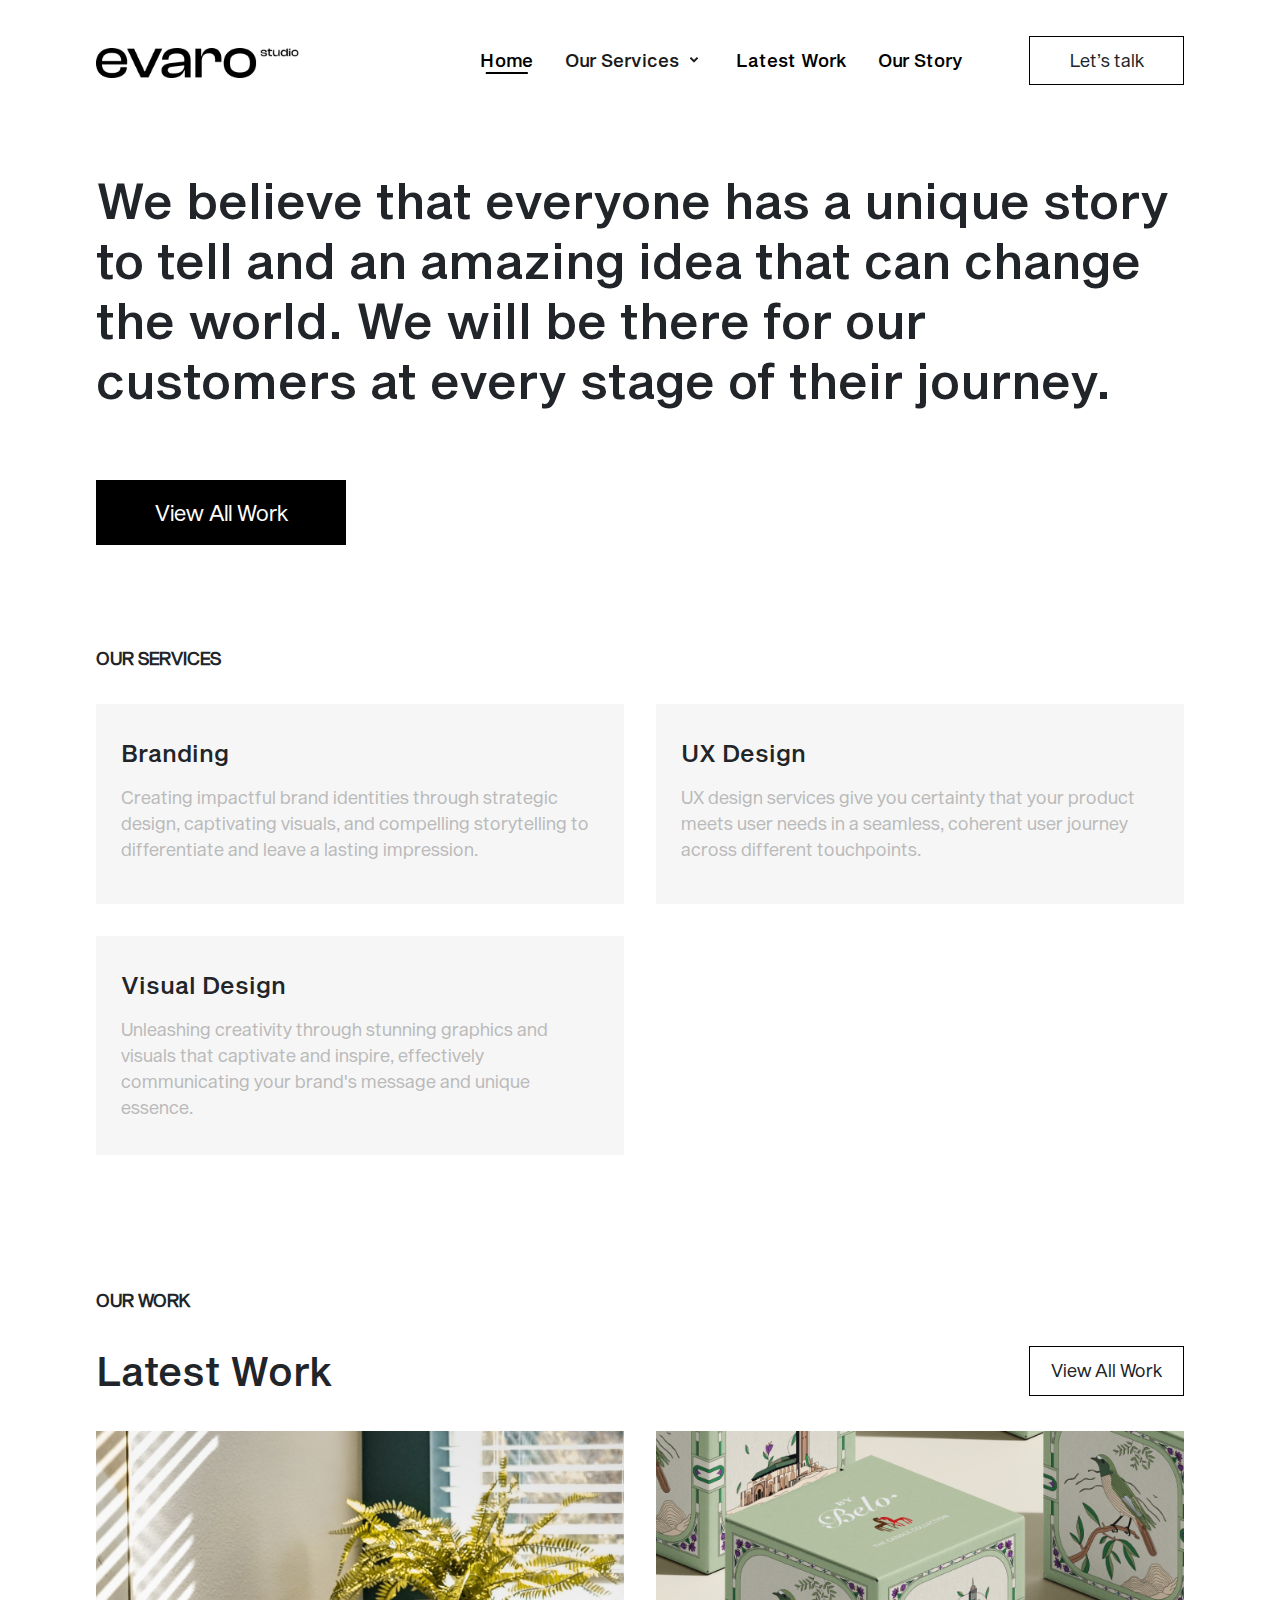
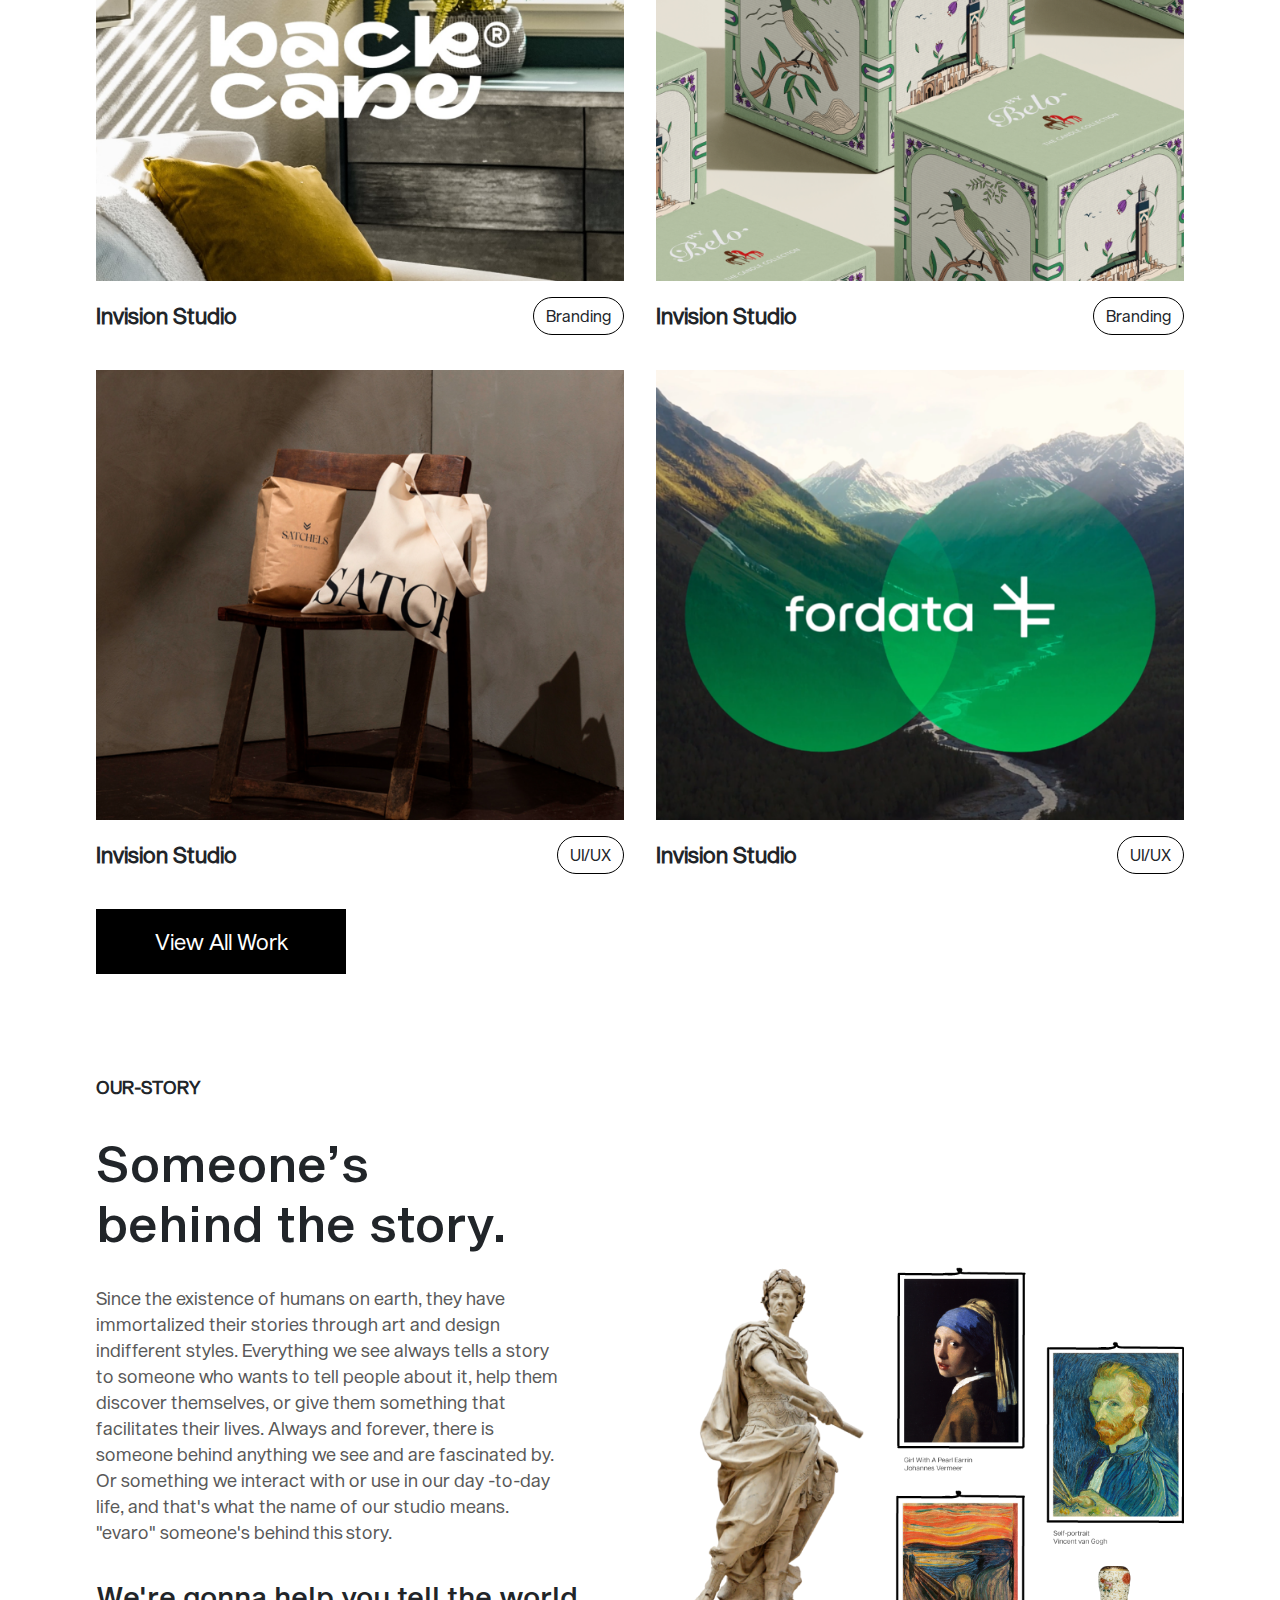
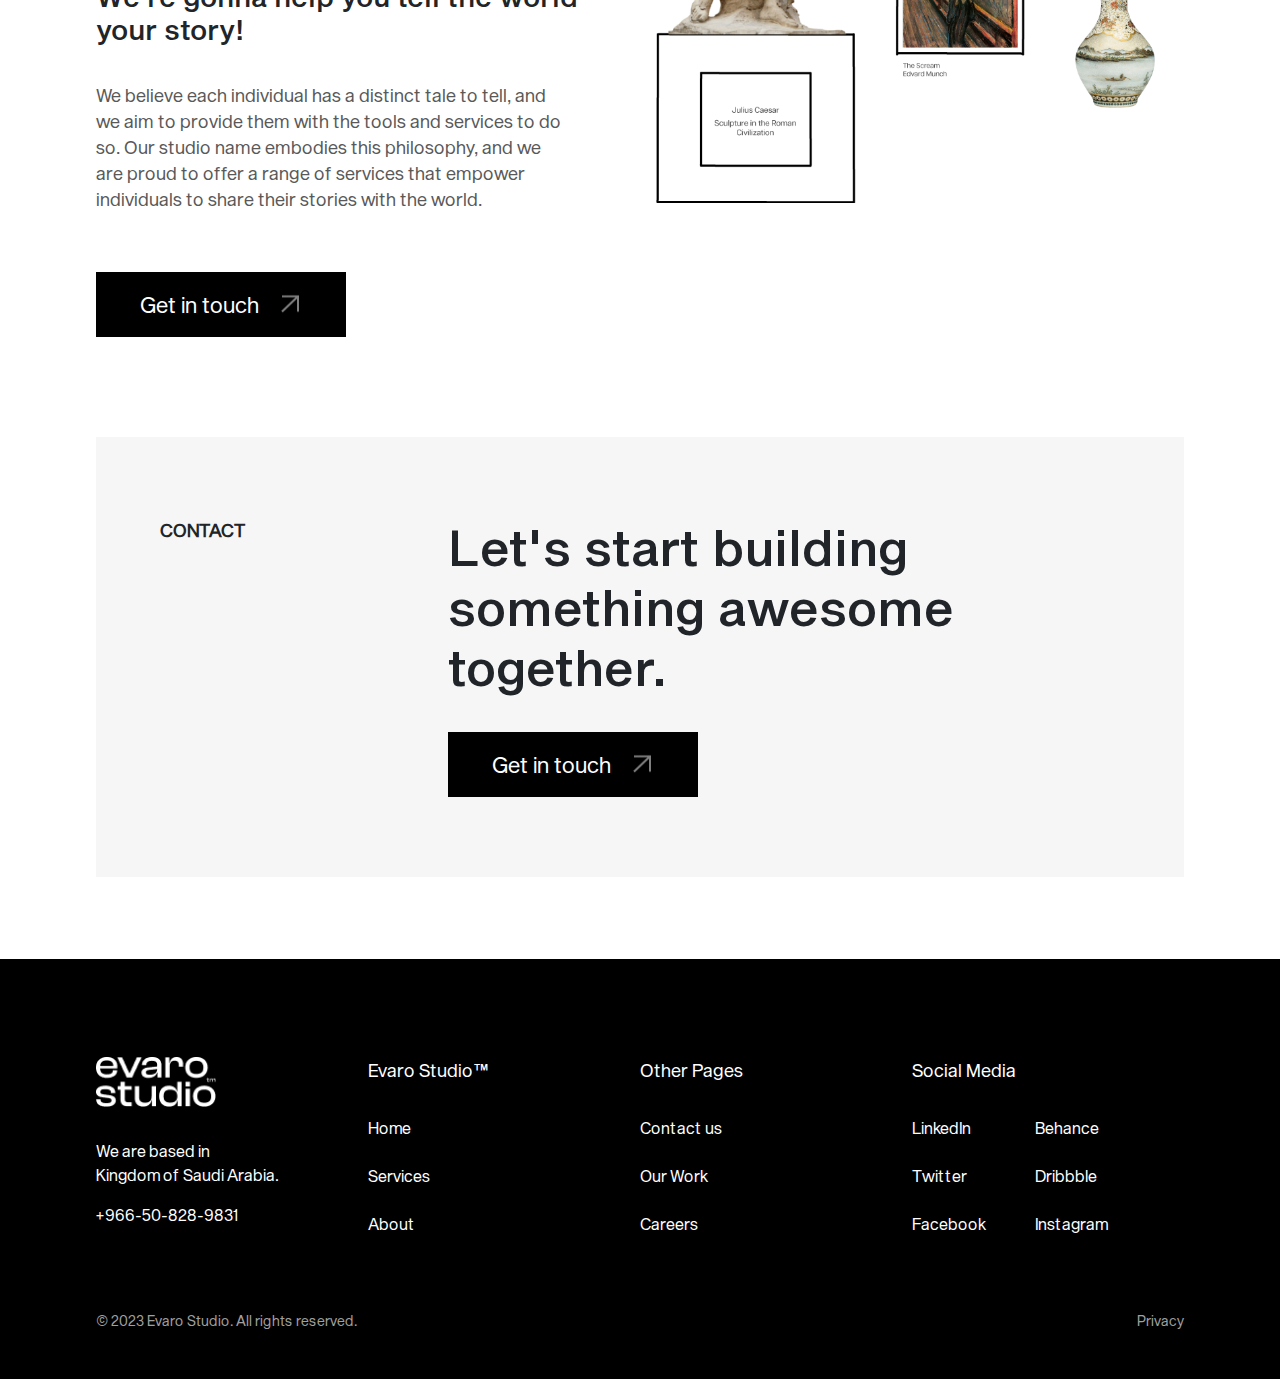
==== index.html @ bf0ecfed "Done" ====
<!DOCTYPE html>
<html lang="en">

<head>
  <meta charset="UTF-8">
  <meta http-equiv="X-UA-Compatible" content="IE=edge">
  <meta name="viewport" content="width=device-width, initial-scale=1.0">
  <title>Evaro</title>
  <link rel="icon" type="image/x-icon" href="./images/favicon/Favicon.png">

  <!-- fontawsome -->
  <link rel="stylesheet" href="https://cdnjs.cloudflare.com/ajax/libs/font-awesome/6.3.0/css/all.min.css"
    integrity="sha512-SzlrxWUlpfuzQ+pcUCosxcglQRNAq/DZjVsC0lE40xsADsfeQoEypE+enwcOiGjk/bSuGGKHEyjSoQ1zVisanQ=="
    crossorigin="anonymous" referrerpolicy="no-referrer" />

  <!-- bootstrap -->
  <link rel="stylesheet" href="./libs/bootstrap/bootstrap.min.css">
  <!-- end -->

  <!-- custom -->
  <link rel="stylesheet" href="./css/style.css">
  <link rel="stylesheet" href="./css/customSpace.css">
  <link rel="stylesheet" href="./css/font.css">
  <link rel="stylesheet" href="./css/media.css">
  <!-- end -->

</head>

<body>
  <main>
    <!-- header -->
    <header>
      <div class="container h-100" data-aos="fade-down">
        <nav class="navbar navbar-expand-lg h-100">
          <div class="container-fluid p-0">
            <a class="navbar-brand p-0" href="./index.html">
              <img src="./images/evaro_studio.png" alt="evaro_studio" class="black object-contain">
              <img src="./images/Group.png" alt="evaro_studio" class="white object-contain">
            </a>
            <button class="navbar-toggler" type="button" data-bs-toggle="collapse" data-bs-target="#navbarScroll"
              aria-controls="navbarScroll" aria-expanded="false" aria-label="Toggle navigation">
              <span class="navbar-toggler-icon"></span>
              <span class="fa-solid fa-xmark"></span>
            </button>
            <div class=" collapse navbar-collapse justify-content-end" id="navbarScroll">
              <ul class="navbar-nav me-auto my-2 my-lg-0 navbar-nav-scroll" style="--bs-scroll-height: 100px;">
                <li class="nav-item font-20 position-relative">
                  <a class="text-decoration-none active" href="">
                    Home
                  </a>
                </li>
                <li class="nav-item font-20 position-relative btn-block">
                  <a class="text-decoration-none" href="">
                    Work
                  </a>
                </li>
                <li class="nav-item dropdown">
                  <a class="nav-link dropdown-toggle p-0 font-20 black-text d-flex align-items-center" href="#"
                    role="button" data-bs-toggle="dropdown" aria-expanded="false">
                    Our Services
                  </a>
                  <ul class="dropdown-menu">
                    <li><a class="dropdown-item" href="#">Branding</a></li>
                    <li><a class="dropdown-item" href="#">UX Design</a></li>
                    <li><a class="dropdown-item" href="#">Packaging Design</a></li>
                  </ul>
                </li>
                <li class="nav-item font-20 position-relative display-none">
                  <a class="text-decoration-none" href="">
                    Latest Work
                  </a>
                </li>

                <li class="nav-item font-20 position-relative display-none">
                  <a class="text-decoration-none" href="">
                    Our Story
                  </a>
                </li>

                <li class="nav-item font-20 position-relative btn-block">
                  <a class="text-decoration-none" href="">
                    Contact us
                  </a>
                </li>
                <li class="py-56 btn-block">
                  <p class="font-16 text-white">
                    We are based in
                    Kingdom of Saudi Arabia.
                  </p>
                  <p class="font-16 text-white">+966-50-828-9831</p>
                </li>

                <li class="text-white font-16 mb-24 btn-block">
                  <a href="" class="text-decoration-none text-white">LinkedIn</a>
                  <a href="" class="text-decoration-none text-white">Behance</a>
                </li>
                <li class="text-white font-16 mb-24 btn-block">
                  <a href="" class="text-decoration-none text-white">Twitter</a>
                  <a href="" class="text-decoration-none text-white">Dribbble</a>
                </li>
                <li class="text-white font-16 mb-24 btn-block">
                  <a href="" class="text-decoration-none text-white">Facebook</a>
                  <a href="" class="text-decoration-none text-white">Instagram</a>
                </li>
              </ul>
              <a class="text-decoration-none" href="">
                <button class="btn btn-lets font-20">
                  Let’s talk
                </button>
              </a>
            </div>
          </div>
        </nav>
      </div>
    </header>
    <!-- end header -->

    <!-- hero section -->
    <section class="hero-section py-60">
      <div class="container">
        <h1 class="line-height-80">We believe that everyone has a unique story to tell and an amazing idea that can
          change the world. We will
          be there for our customers at every stage of their journey.</h1>
        <a href="" class="btn-view-black font-24 text-decoration-none text-white">
          View All Work
        </a>
      </div>
    </section>
    <!-- end hero section -->

    <!-- Our Services -->
    <section class="our-services py-60">
      <div class="container">
        <p class="font-18 fw-600 text-uppercase sub-title">Our Services</p>
        <div class="d-flex flex-wrap justify-content-between">
          <div class="card-service position-relative">
            <h3 class="font-28">Branding</h3>
            <p class="font-20 mb-0 line-height-26">
              Creating impactful brand identities through strategic design, captivating visuals, and compelling
              storytelling to differentiate and leave a lasting impression.
            </p>
            <a href="" class="arrow">
              <img src="./images/Vector.png" alt="vector">
            </a>
          </div>
          <div class="card-service position-relative">
            <h3 class="font-28">UX Design</h3>
            <p class="font-20 mb-0 line-height-26">
              UX design services give you certainty that your product meets user needs in a seamless, coherent user
              journey across different touchpoints.
            </p>
            <a href="" class="arrow">
              <img src="./images/Vector.png" alt="vector">
            </a>
          </div>
          <div class="card-service position-relative">
            <h3 class="font-28">Visual Design</h3>
            <p class="font-20 mb-0 line-height-26">
              Unleashing creativity through stunning graphics and visuals that captivate and inspire, effectively
              communicating your brand's message and unique essence.
            </p>
            <a href="" class="arrow">
              <img src="./images/Vector.png" alt="vector">
            </a>
          </div>
        </div>
      </div>
    </section>
    <!-- end Our Services -->

    <!-- Latest Work -->
    <section class="last-work py-60">
      <div class="container">
        <p class="font-18 fw-600 text-uppercase sub-title">Our work</p>
        <div class="d-flex justify-content-between align-items-center mb-48 display-none">
          <h2 class="font-48 mb-0">Latest Work</h2>
          <a href="" class="btn font-20 text-decoration-none btn-view-white">
            View All Work
          </a>
        </div>
        <div class="d-flex justify-content-between flex-wrap">
          <div class="card-image mb-48">
            <div class="container-img">
              <img src="./images/Image Wrapper.png" alt="Image Wrapper" class="object-cover">
            </div>
            <div class="d-flex justify-content-between align-items-center flex-wrap mt-16">
              <p class="font-24 mb-0">Invision Studio</p>
              <span class="font-16 tag">Branding</span>
            </div>
          </div>
          <div class="card-image mb-48">
            <div class="container-img">
              <img src="./images/Image Wrapper (6).png" alt="Image Wrapper" class="object-cover">
            </div>
            <div class="d-flex justify-content-between align-items-center flex-wrap mt-16">
              <p class="font-24 mb-0">Invision Studio</p>
              <span class="font-16 tag">Branding</span>
            </div>
          </div>
          <div class="card-image mb-48">
            <div class="container-img">
              <img src="./images/Image Wrapper (1).png" alt="Image Wrapper" class="object-cover">
            </div>
            <div class="d-flex justify-content-between align-items-center flex-wrap mt-16">
              <p class="font-24 mb-0">Invision Studio</p>
              <span class="font-16 tag">UI/UX</span>
            </div>
          </div>
          <div class="card-image mb-48">
            <div class="container-img">
              <img src="./images/Image Wrapper (2).png" alt="Image Wrapper" class="object-cover">
            </div>
            <div class="d-flex justify-content-between align-items-center flex-wrap mt-16">
              <p class="font-24 mb-0">Invision Studio</p>
              <span class="font-16 tag">UI/UX</span>
            </div>
          </div>
          <a href="" class="btn-view-black font-24 text-decoration-none text-white btn-block">
            View All Work
          </a>
        </div>
      </div>
    </section>
    <!-- end Latest Work -->

    <!-- Our Story -->
    <section class="our-story py-60">
      <div class="container">
        <p class="font-18 fw-600 text-uppercase sub-title">our-story</p>
        <div class="d-flex justify-content-between flex-wrap">
          <div class="inner-box">
            <h3 class="font-76 mb-60">Someone’s <br> behind the story.</h3>
            <p class="font-20 gray-text mb-0 line-height-26">
              Since the existence of humans on earth, they have immortalized their stories through art and design
              indifferent styles. Everything we see always tells a story to someone who wants to tell people about it,
              help them discover themselves, or give them something that facilitates their lives. Always and forever,
              there is someone behind anything we see and are fascinated by. Or something we interact with or use in our
              day -to-day life, and that's what the name of our studio means. "evaro" someone's behind this story.

            </p>
            <h3 class="font-32"> We're gonna help you tell the world your story!</h3>
            <p class="font-20 gray-text mb-0 line-height-26"> We believe each individual has a distinct tale to tell,
              and we
              aim to provide them with the tools and services to do so. Our studio name embodies this philosophy, and we
              are proud to offer a range of services that empower individuals to share their stories with the world.
            </p>
            <a href="" class="btn-view-black font-24 text-decoration-none text-white
            mt-60 d-flex justify-content-evenly align-items-center display-none">
              <span>Get in touch</span>
              <img src="./images/icon.png" alt="vector" class="vector">
            </a>
          </div>
          <div class="inner-box">
            <img src="./images/Rectangle 4.png" alt="Rectangle" class="object-contain image-large">
            <img src="./images/Rectangle 41.png" alt="Rectangle" class="object-contain image-small">
          </div>
        </div>
      </div>
    </section>
    <!-- end Our Story -->

    <!-- contact -->
    <section class="contact py-60 mb-60">
      <div class="container">
        <p class="font-18 text-uppercase">Contact</p>
        <div class="contact-content">
          <h2 class="font-76 mb-48 line-height-80">Let's start building something awesome together.</h2>
          <a href="" class="btn-view-black font-24 text-decoration-none text-white
            d-flex justify-content-evenly align-items-center">
            <span>Get in touch</span>
            <img src="./images/icon.png" alt="vector" class="vector">
          </a>
        </div>
      </div>
    </section>
    <!-- end contact -->

    <!-- footer -->
    <footer class="footer bg-black py-48">
      <div class="container">
        <div class="py-60 d-flex flex-wrap justify-content-between">
          <div class="footer-card">
            <div class="logo mb-32">
              <img src="./images/Logo.png" alt="logo" class="object-contain">
            </div>
            <p class="font-16 text-white">
              We are based in <br>
              Kingdom of Saudi Arabia.
            </p>
            <p class="font-16 text-white">+966-50-828-9831</p>
          </div>
          <div class="footer-card display-none">
            <ul class="list-unstyled">
              <li class="text-white font-20 mb-32">Evaro Studio™</li>
              <li class="text-white font-16 mb-24">
                <a href="" class="text-decoration-none text-white">Home</a>
              </li>
              <li class="text-white font-16 mb-24">
                <a href="" class="text-decoration-none text-white">Services</a>
              </li>
              <li class="text-white font-16 mb-24">
                <a href="" class="text-decoration-none text-white">About</a>
              </li>
            </ul>
          </div>
          <div class="footer-card display-none">
            <ul class="list-unstyled">
              <li class="text-white font-20 mb-32">Other Pages</li>
              <li class="text-white font-16 mb-24">
                <a href="" class="text-decoration-none text-white">Contact us</a>
              </li>
              <li class="text-white font-16 mb-24">
                <a href="" class="text-decoration-none text-white">Our Work</a>
              </li>
              <li class="text-white font-16 mb-24">
                <a href="" class="text-decoration-none text-white">Careers</a>
              </li>
            </ul>
          </div>
          <div class="footer-card">
            <ul class="list-unstyled social-media">
              <li class="text-white font-20 mb-32">Social Media</li>
              <li class="text-white font-16 mb-24">
                <a href="" class="text-decoration-none text-white">LinkedIn</a>
                <a href="" class="text-decoration-none text-white">Behance</a>
              </li>
              <li class="text-white font-16 mb-24">
                <a href="" class="text-decoration-none text-white">Twitter</a>
                <a href="" class="text-decoration-none text-white">Dribbble</a>
              </li>
              <li class="text-white font-16 mb-24">
                <a href="" class="text-decoration-none text-white">Facebook</a>
                <a href="" class="text-decoration-none text-white">Instagram</a>
              </li>
            </ul>
          </div>
        </div>
        <div class="d-flex justify-content-between align-items-center flex-wrap">
          <p class="mb-0 font-14 gray-text-light">© 2023 Evaro Studio. All rights reserved.</p>
          <a href="" class="font-14 text-decoration-none gray-text-light">Privacy</a>
        </div>
      </div>
    </footer>
    <!-- end footer -->

  </main>


  <!-- bootstrap -->
  <script src="./libs/jQuery.js"></script>
  <script src="./libs/bootstrap/bootstrap.bundle.min.js"></script>
  <!-- end -->

  <!-- custom -->
  <script src="./js/slick.js"></script>
  <script src="./js/script.js"></script>

</body>

</html>
---- css/style.css ----
* {
  padding: 0;
  margin: 0;
  box-sizing: border-box;
  font-family: Sequel_book;
}

@font-face {
  font-family: 'Sequel_Bold';
  src: url('../fonts/Sequel/Sequel Sans Heavy Body.ttf');
}

@font-face {
  font-family: 'Sequel_medium';
  src: url('../fonts/Sequel/Sequel\ Sans\ Medium\ Body.ttf');
}

@font-face {
  font-family: 'Sequel_book';
  src: url('../fonts/Sequel/Sequel Sans Book Head.ttf');
}


h1,
h2,
h3,
h4 {
  font-family: Sequel_medium;
}


img {
  width: 100%;
  height: 100%;
}

.object-contain {
  object-fit: contain;
}

.object-cover {
  object-fit: cover;
}

header {
  height: 170px;
}

header .white {
  display: none;
}

header:has(.show) .navbar-nav {
  --bs-scroll-height: auto !important;
}

.container {
  min-width: 1600px;
  /* min-width: calc(100% - 320px); */
  padding: 0;
}

header .navbar-brand {
  width: 269.236px;
  height: 40px;
}

.navbar-nav {
  display: flex;
  margin: 0 !important;
  justify-content: space-evenly;
}

header .nav-item {
  margin: 0 16px;
}

.navbar-expand-lg .navbar-collapse {
  gap: 50px;
}

.nav-item a,
header .btn-lets:is(:hover, :focus) {
  color: #000;
  font-family: Sequel_medium;
}

.btn-view-white,
header .btn-lets {
  display: flex;
  min-width: 155px;
  height: 49px;
  padding: 12px 16px;
  justify-content: center;
  align-items: center;
  border: 1px solid #000;
  border-radius: 0;
}

.nav-item a.active:before {
  content: '';
  width: 80%;
  height: 2px;
  display: block;
  position: absolute;
  background: #000;
  left: 50%;
  transform: translate(-50%, 0);
  bottom: 0px;
}

section .btn-view-black:is(:hover, :focus) {
  background-color: #000;
}

section .btn-view-white {
  height: 52px;
}

section .btn-view-black {
  display: flex;
  width: 260px;
  height: 76px;
  padding: 16px 24px;
  justify-content: center;
  align-items: center;
  background-color: #000;
  border-radius: 0;
  border: 0;
}


/* hero-section */
.hero-section h1 {
  margin-bottom: 100px;
  width: 1400px;
}

/* Our Services */
.sub-title {
  margin-bottom: 32px;
}

.card-service {
  height: 277px;
  width: calc((100% - 64px) /3);
  background-color: #F6F6F6;
  padding: 56px 48px;
  transition: background-color 0.4s ease;
}

.card-service h3 {
  margin-bottom: 32px;
}

.card-service p {
  color: #BABABA;
}

.card-service:hover h3 {
  color: #FFF;
}

.card-service:hover .arrow {
  display: flex;
  cursor: pointer;
}

.card-service:hover {
  background-color: #000;
  cursor: pointer;
}

.card-service .arrow {
  display: none;
  width: 50px;
  height: 50px;
  justify-content: center;
  align-items: center;
  border-radius: 100px;
  background: #FFF;
  padding: 20px;
  position: absolute;
  right: 48px;
  bottom: 40px;
}

/* last-work */
.our-story .inner-box,
.last-work .card-image {
  width: calc((100% - 32px)/2);
}

.container-img {
  width: 784px;
  height: 560px;
}

.card-image p {
  font-weight: bold;
}

.btn.tag,
.last-work .card-image .tag {
  display: flex;
  padding: 6px 12px;
  flex-direction: column;
  justify-content: center;
  align-items: center;
  border-radius: 500px;
  border: 1px solid #000;
}

/* our-story */
.our-story h3.font-32 {
  margin: 40px 0;
}

.btn-view-black .vector {
  width: 24px;
  height: 24px;
}

.our-story p {
  width: 90%;
}

/* contact */
.contact .container {
  background-color: #F6F6F6;
  padding: 80px 64px;
  display: flex;
  justify-content: space-between;
  gap: 32px;
  flex-wrap: wrap;
}

.contact .container>p {
  width: 316px;
  display: flex;
  font-weight: bold;
}

.contact .contact-content {
  width: 1124px;
}

/* footer */
.footer .footer-card {
  width: calc((100% - 96px)/4);
}

.footer .logo {
  width: 120px;
  height: 50px;
}

.footer .social-media a {
  min-width: 120px;
  display: inline-block;
}

/* category */
/*  We bringing ideas to life */
.tags {
  gap: 12px;
}

.w-60 {
  width: 60%;
}

.btn.tag {
  height: 50px;
  padding: 6px 16px;
}

.btn.tag.active {
  background-color: #E0E0E0;
}

.without-border .btn.tag {
  color: #606060;
  font-family: Sequel_medium;
  border: 0;
}

.without-border .btn.tag.active {
  background-color: transparent;
  color: #000;
}

/* contact-us page */
.contact-us .box-content {
  width: 630px;
}

.contact-us .container {
  gap: 96px;
}

.contact-us .form {
  padding: 64px;
}

.bg-gray {
  background-color: #F5F5F5;
}

.form-control {
  outline: 0;
  box-shadow: none;
  border: 0;
  border-radius: 0;
  padding: 20px 24px;
  margin-bottom: 32px;
  height: 70px;
}

.form button {
  height: 70px;
}

textarea.form-control {
  height: 200px;
}

.contact-us .sub-title {
  margin-bottom: 26px;
}

.line-height-60 {
  line-height: 60px;
}

.line-height-80 {
  line-height: 80px;
}

.line-height-26 {
  line-height: 26px;
}

.line-height-38 {
  line-height: 38px;
}

.question .text {
  padding: 96px 0;
}

.question {
  padding-bottom: 160px;
  background: #F5F5F5;
}

.accordion-button:not(.collapsed)::after {
  transform: rotate(45deg);
}

.accordion-button:not(.collapsed)::after,
.accordion-button::after {
  background-image: url(../images/ri_add-fill.png);
  border-radius: 500px;
  background-color: #F9F9F9;
  width: 36px;
  height: 36px;
  background-position: 50%;
}

.faq-text {
  width: 686px;
}

.faq-text h2 {
  width: 333px;
}

.question .faq {
  gap: 48px;
}

.question .accordion {
  width: 866px;
}

.accordion-button:not(.collapsed),
.accordion .accordion-button:focus,
.accordion .accordion-header,
.accordion .accordion-item,
.accordion-button {
  box-shadow: none;
  background-color: transparent;
}

.accordion-item {
  padding: 32px 0 !important;
  border-bottom: 1px solid #ECECEC;
}

.accordion-item:first-of-type {
  padding-top: 0 !important;
}

.question .accordion .accordion-body {
  padding-top: 32px !important;
}

/* Branding */
.branding-section {
  padding: 130px 0;
}

.branding {
  padding: 80px 0 40px 0;
}

.cards-brand {
  gap: 60px 48px;
}

.cards-brand .card-brand {
  width: calc((100% - 48px) / 2);
}

header .navbar-nav {
  --bs-scroll-height: auto !important;
}

.navbar-toggler:focus,
.navbar-toggler {
  border: 0;
  box-shadow: none;
}

.image-small {
  display: none;
}

.btn-block {
  display: none;
}

.navbar-expand-lg .navbar-nav .dropdown-menu {
  border-radius: 0;
  padding: 0;
}

.navbar-expand-lg .navbar-nav .dropdown-menu a {
  padding: 10px 16px;
}

.dropdown-item:is(:hover, :focus) {
  background-color: #F6F6F6;
  color: #000;
}

.dropdown-toggle::after {
  display: inline-block;
  margin-left: 0.255em;
  vertical-align: 0.255em;
  border: 0;
  content: "";
  background-image: url(../images/dropdown.png);
  background-repeat: no-repeat;
  width: 20px;
  height: 20px;
  background-position: center;
  transition: transform 0.3s ease;
}

.nav-item.dropdown:has(.show) .dropdown-toggle::after {
  transform: rotate(180deg);
  transition: transform 0.3s ease;
}

/* scroll */
/* width */
::-webkit-scrollbar {
  width: 4px;
}

/* Track */
::-webkit-scrollbar-track {
  box-shadow: inset 0 0 5px grey;
  border-radius: 10px;
}

/* Handle */
::-webkit-scrollbar-thumb {
  background: #000;
  border-radius: 10px;
}

/* Handle on hover */
::-webkit-scrollbar-thumb:hover {
  background: #000;
}

.faq-text p {
  margin-bottom: 16px;
}


/* project */
.image-hero {
  height: 1000px;
  margin-top: 50px;
}

.project-box-text {
  padding: 140px 100px;
}

.project-box-text h2 {
  font-size: 96px;
  margin-bottom: 110px;
}

.project-box-text h4 {
  margin-bottom: 36px;
}

.project-box-text p.gray {
  color: #606060;
}

.gap-70 {
  gap: 70px;
}

.image-box {
  height: 1050px;
}

.branding-section-ourWork {
  padding: 130px 0 80px 0;
}
---- css/customSpace.css ----
/* space */
.py-60 {
  padding: 60px 0;
}

.py-80 {
  padding: 80px 0;
}

.mb-48 {
  margin-bottom: 48px;
}

.mb-32 {
  margin-bottom: 32px;
}

.mb-24 {
  margin-bottom: 24px;
}

.py-48 {
  padding: 48px 0;
}

.mb-60 {
  margin-bottom: 60px;
}

.mt-60 {
  margin-top: 60px;
}

.mt-16 {
  margin-top: 16px;
}

.mb-40 {
  margin-bottom: 40px;
}

.mb-24 {
  margin-bottom: 24px;
}

.mb-80 {
  margin-bottom: 80px;
}

.py-120 {
  padding: 120px 0;
}

.py-160 {
  padding: 160px 0;
}

.py-56 {
  padding: 56px 0;
}

.mb-140 {
  margin-bottom: 140px;
}
---- css/font.css ----
.black-text:is(:hover, :focus),
.black-text {
  color: #1A1A1A !important;
}

.gray-text:is(:hover, :focus),
.gray-text {
  color: #595959;
}

.gray-text-light:is(:hover, :focus),
.gray-text-light {
  color: #A0A0A0;
}

.font-10 {
  font-size: 10px;
}

.font-12 {
  font-size: 12px;
}

.font-14 {
  font-size: 14px;
}

.font-16 {
  font-size: 16px;
}

.font-18 {
  font-size: 18px;
}

.font-20 {
  font-size: 20px;
}

.font-22 {
  font-size: 22px;
}

.font-24 {
  font-size: 24px;
}

.font-26 {
  font-size: 26px;
}

.font-28 {
  font-size: 28px;
}

.font-30 {
  font-size: 30px;
}

.font-32 {
  font-size: 32px;
}

.font-36 {
  font-size: 36px;
}

h2,
.font-40 {
  font-size: 40px;
}

.font-46 {
  font-size: 46px;
}

.font-48 {
  font-size: 48px;
}

.font-55 {
  font-size: 55px;
}


/* heading */
.font-76,
h1 {
  font-size: 76px;
}

.fw-600 {
  font-weight: 600;
}
---- css/media.css ----
@media (max-width: 1799.98px) {
  .image-hero {
    height: 900px;
  }

  .project-box-text {
    padding: 100px 80px;
  }

  .image-box.mb-140 {
    margin-bottom: 100px;
  }

  .image-box.mb-80 {
    margin-bottom: 60px;
  }

  .project-box-text h2 {
    font-size: 86px;
    margin-bottom: 90px;
  }

  .contact.py-160 {
    padding: 100px 0;
  }

  .container {
    width: 85%;
    min-width: 85%;
  }

  .hero-section h1 {
    width: 90%;
  }

  .font-76,
  h1 {
    font-size: 67px;
  }

  .line-height-80 {
    line-height: 70px;
  }

  .container-img {
    width: 100%;
    height: 500px;
  }

  .contact .container {
    gap: 0;
  }

  .contact .container>p {
    width: 25%;
  }

  .contact .contact-content {
    width: 70%;
  }

  .card-service {
    min-height: 300px;
    height: auto;
  }
}

@media (max-width: 1699.98px) {
  .image-hero {
    height: 800px;
  }

  .image-box {
    height: 850px;
  }

  .strategy h2.mb-80 {
    margin-bottom: 70px;
  }

  .contact-us .box-content {
    width: 35%;
  }

  .font-46 {
    font-size: 40px;
  }

  .line-height-60 {
    line-height: 45px;
  }

  .line-height-60.font-46 {
    padding: 40px 0;
  }

  .hero-section h1 {
    width: 100%;
    margin-bottom: 70px;
  }

  .font-76,
  h1 {
    font-size: 55px;
  }

  .card-service h3 {
    margin-bottom: 25px;
  }

  .card-service {
    min-height: 230px;
    padding: 35px 25px;
  }

  .font-28 {
    font-size: 26px;
  }

  .mb-60 {
    margin-bottom: 40px;
  }

  .our-story h3.font-32 {
    margin: 35px 0;
  }

  .font-32 {
    font-size: 28px;
  }

  header .navbar-brand {
    width: auto;
    height: 35px;
  }

  header {
    height: 150px;
  }
}

@media (max-width: 1549.98px) {
  .hero-section h1.mt-60 {
    margin-top: 25px;
  }

  .project-box-text h2 {
    font-size: 76px;
    margin-bottom: 60px;
  }

  .gap-70 {
    gap: 50px;
  }

  .image-box {
    height: 750px;
  }

  .contact.py-160 {
    padding: 90px 0;
  }

  .project-box-text {
    padding: 80px 60px;
  }

  .image-box.mb-140 {
    margin-bottom: 80px;
  }

  .image-box.mb-80 {
    margin-bottom: 40px;
  }

  .image-hero {
    height: 600px;
  }

  .strategy h2.mb-80 {
    margin-bottom: 60px;
  }

  .cards-brand {
    gap: 50px 40px;
  }

  .branding-section-ourWork {
    padding: 80px 0 80px 0;
  }

  .branding-section {
    padding: 80px 0 48px 0;
  }

  .text .font-46,
  .contact-us .font-46 {
    font-size: 30px;
  }

  .faq-text {
    width: 30%;
  }

  .question .accordion {
    width: 65%;
  }

  .question .text {
    padding: 80px 0 56px 0;
  }

  .faq-text h2 {
    width: 100%;
  }

  .contact-us .form {
    padding: 50px;
  }

  .form-control {
    height: 65px;
  }

  .our-story .inner-box,
  .last-work .card-image {
    width: calc(97% / 2);
  }

  header {
    height: 120px;
  }

  header .navbar-brand {
    height: 30px;
  }

  .py-60 {
    padding: 50px 0;
  }

  .font-28 {
    font-size: 24px;
  }

  .card-service h3 {
    margin-bottom: 16px;
  }

  .font-20 {
    font-size: 18px;
  }

  .font-48 {
    font-size: 46px;
  }

  /* .sub-title {
    margin-bottom: 16px;
  } */

  .container-img {
    height: 450px;
  }

  .mb-48 {
    margin-bottom: 35px;
  }

  .font-24 {
    font-size: 22px;
  }

  section .btn-view-black {
    width: 250px;
    height: 65px;
  }

  section .btn-view-white {
    height: 50px;
  }

  .font-76,
  .line-height-80 {
    line-height: 60px;
  }

  .mb-60 {
    margin-bottom: 32px;
  }

}

@media (max-width: 1399.98px) {
  .strategy h2.mb-80 {
    margin-bottom: 50px;
  }

  .project-box-text h2 {
    font-size: 56px;
    margin-bottom: 40px;
  }

  .image-box {
    height: auto;
  }

  .font-76,
  h1 {
    font-size: 50px;
  }

  .card-service {
    min-height: 200px;
    width: calc(97% /2);
    margin-bottom: 2rem;
  }

  .our-story .inner-box,
  .last-work .card-image {
    width: calc(97% / 2);
  }

  .footer .footer-card {
    width: calc(100%/4);
  }

  .font-48 {
    font-size: 40px;
  }

}

@media (max-width: 1199.98px) {
  .strategy h2.mb-80 {
    margin-bottom: 40px;
  }

  .cards-brand {
    gap: 40px 30px;
  }

  .navbar-expand-lg .navbar-collapse {
    gap: 10px;
  }

  .question .accordion,
  .faq-text {
    width: 100%;
  }

  .font-76,
  h1 {
    font-size: 40px;
  }

  .font-76,
  .line-height-80 {
    line-height: 45px;
  }

  .hero-section h1 {
    margin-bottom: 50px;
  }

  .py-60 {
    padding: 40px 0;
  }

  header .navbar-brand {
    height: 25px;
  }

  section .btn-view-black {
    height: 60px;
  }

  .without-border .btn.tag {
    font-size: 14px;
    padding: 0 !important;
  }

  .without-border.tags {
    gap: 20px;
  }

  .font-24 {
    font-size: 20px;
  }

  .font-48 {
    font-size: 35px;
  }

  .container-img {
    height: 380px;
  }

  .tag {
    font-size: 14px;
  }

  .our-story .flex-wrap {
    flex-direction: column-reverse;
  }

  .our-story .inner-box:first-child {
    width: 100%;
  }

  .our-story .inner-box:last-child {
    margin: 2rem auto;
  }

  .contact .contact-content,
  .contact .container>p {
    width: 100%;
  }

  .footer .footer-card {
    width: calc(97%/2);
    margin-bottom: 1rem;
  }

  .contact.py-160 {
    padding: 80px 0;
  }
}

@media (max-width: 991.98px) {
  .image-hero {
    height: 500px;
  }

  .project-box-text h2 {
    font-size: 46px;
  }

  .branding {
    padding-top: 30px;
  }

  .strategy .sub-title {
    font-size: 14px;
  }

  .strategy h2.mb-80 {
    font-size: 36px;
  }

  .strategy .card-brand p.font-20 {
    font-size: 16px;
  }

  .strategy h3.mb-24 {
    font-size: 20px;
  }

  .w-60 {
    width: 100%;
  }

  .line-height-38 {
    line-height: 25px;
  }

  .contact-us .form,
  .box-content {
    width: 100% !important;
  }

  main {
    position: relative;
  }

  header {
    position: sticky;
    top: 0;
    z-index: 11111;
    background: #fff;
  }

  /* toogle */
  nav:not(:has(.show)) .fa-xmark {
    display: none;
  }

  .fa-xmark {
    color: #fff;
  }

  header:has(.show) {
    background-color: #000;
    overflow-y: auto;
  }

  nav:has(.show) .navbar-toggler-icon {
    display: none;
  }

  header:has(.show) .btn-lang {
    border: 0;
    padding: 0;
    color: #fff !important;
    margin: 22px 0 !important;
    width: auto;
    height: auto;
    font-size: 22px;
  }

  header:has(.show) .btn-lets {
    background-color: #fff;
    color: #000;
    width: 100%;
    margin: 22px 0 48px 0 !important;
  }

  header:has(.show) .navbar .nav-item a {
    color: #fff !important;
  }

  header:has(.show) .navbar {
    align-items: baseline;
  }

  header:has(.show) .navbar,
  header:has(.show) {
    background-color: #000;
    height: 100vh;
    color: #fff;
  }

  header:has(.show) {
    position: fixed;
    z-index: 11;
    width: 100%;
  }

  header:has(.show) .navbar-nav {
    background-color: #000;
    --bs-scroll-height: auto !important;
  }

  header:has(.show) .navbar-collapse {
    margin-top: 2rem;
  }

  header:has(.show) .navbar>.container-fluid {
    margin-top: 1rem;
  }

  header:has(.show) img.white {
    display: block;
  }

  header:has(.show) img.black {
    display: none;
  }

  header:has(.show) .navbar-collapse .dropdown-toggle,
  header:has(.show) .navbar-collapse .nav-item {
    font-size: 22px;
  }

  header:has(.show) .navbar-collapse .nav-item {
    margin: 16px 0;
  }

  header:has(.show) .btn-lang.navbar-nav .dropdown-item span {
    color: #000;
  }

  header:has(.show) .navbar .nav-item a.dropdown-item {
    padding: 16px 0;
  }

  header:has(.show) .navbar li:last-child a.dropdown-item {
    padding-bottom: 0;
  }

  .dropdown-item:is(:hover, :focus) {
    background-color: transparent !important;
  }

  .font-76,
  h1 {
    font-size: 30px;
  }

  .font-76,
  .line-height-80 {
    line-height: 40px;
  }

  .hero-section h1 {
    margin-bottom: 40px;
  }

  section .btn-view-white {
    height: 40px;
    font-size: 14px;
  }

  .font-48 {
    font-size: 26px;
  }

  .font-18 {
    font-size: 16px;
  }

  .container-img {
    height: 280px;
  }

  .nav-item.dropdown .dropdown-toggle {
    justify-content: space-between;
  }

  .nav-item {
    overflow: hidden;
  }

  .nav-item .dropdown-menu {
    background-color: transparent;
    opacity: 0.800000011920929;
  }

  .dropdown-toggle::after {
    background-image: url(../images/dropdown1.png);
  }

  .navbar-collapse a.text-white {
    width: 49%;
    display: inline-block;
    opacity: 0.800000011920929;
  }

  /* main:not(:has(.collapsed)) {
    display: none;
  } */
}

@media (max-width: 767.98px) {
  .contact.py-160 {
    padding: 48px 0 67px 0;
  }

  .project-box-text h2 {
    font-size: 32px;
    margin-bottom: 32px;
  }

  .project-box-text p.font-24 {
    font-size: 16px;
  }

  .project-box-text h4 {
    font-size: 20px;
  }

  .project-box-text {
    padding: 50px 20px;
  }

  .image-box.mb-140 {
    margin-bottom: 50px;
  }

  .image-box.mb-80 {
    margin-bottom: 20px;
  }

  .gap-70 {
    gap: 30px;
  }

  .image-hero {
    height: 400px;
  }

  .strategy h2.mb-80 {
    margin-bottom: 40px;
  }

  .branding {
    padding-top: 0;
  }

  .cards-brand {
    gap: 20px;
  }

  .py-120 {
    padding: 56px 0;
  }

  .branding-section h1 {
    font-size: 26px;
    margin-bottom: 0;
  }

  .branding-section .font-32 {
    font-size: 18px;
    margin-bottom: 12px;
  }

  .branding-section-ourWork,
  .branding-section {
    padding: 40px 0 48px 0
  }

  .faq-text p {
    margin-bottom: 32px;
  }

  .contact-us .container {
    gap: 40px;
  }

  .container {
    width: 85%;
  }

  header .navbar-brand {
    width: 130px;
    height: 19.314px;
  }

  h1,
  .font-76 {
    font-size: 32px;
  }

  .line-height-80 {
    line-height: 30px;
  }

  .hero-section h1 {
    margin-bottom: 48px;
  }

  .font-24 {
    font-size: 20px;
  }

  .hero-section .btn-view-black {
    width: 100%;
    height: 60px;
  }

  .card-service {
    min-height: 238px;
    height: auto;
    width: 100%;
    padding: 32px 20px;
    margin-bottom: 20px;
  }


  .container-img {
    width: 100%;
    height: 236px;
  }

  .py-60 {
    padding: 22px 0;
  }

  .font-20 {
    font-size: 16px;
  }

  .card-service .arrow {
    right: 20px;
    bottom: 32px;
    width: 40px;
    height: 40px;
    padding: 16px;
  }

  .cards-brand .card-brand {
    width: 100%;
  }

  .project-box-text h4 {
    margin-bottom: 22px;
  }
}

@media (max-width: 575.98px) {
  .image-hero {
    height: 300px;
    margin-top: 0;
  }

  .gap-70 {
    gap: 15px;
  }

  .strategy .card-brand p.font-20 {
    margin-bottom: 32px;
  }

  .cards-brand {
    gap: 0;
  }

  .strategy h3.mb-24 {
    margin-bottom: 16px;
  }

  .strategy h2.mb-80 {
    margin-bottom: 32px;
  }

  .container {
    width: 87%;
    min-width: 87%;
  }

  .navbar-toggler {
    padding: 0;
  }

  .mt-60 {
    margin-top: 20px;
  }

  .btn.tag {
    height: 30px;
  }

  .question .accordion .accordion-body {
    padding-top: 24px !important;
  }

  .contact-us.py-80 {
    padding: 40px 0 80px 0;
  }

  .contact-us .container {
    gap: 0;
  }

  .question .font-76 {
    font-size: 56px;
    line-height: 60px !important;
  }

  .question h2 {
    margin: 0;
  }

  .question .faq {
    gap: 16px;
  }

  .question {
    padding-bottom: 70px;
  }

  .accordion-item {
    padding: 32px 0 !important;
  }

  .contact-us .form {
    padding: 32px 20px;
  }

  .form-control {
    height: 50px;
  }

  .question .text {
    padding: 10px 0 70px 0;
  }

  .accordion-item:last-of-type {
    border: 0;
  }

  .contact-us .font-46 {
    line-height: 30px;
    padding: 16px 0;
  }

  .contact-us .font-46,
  .text .font-46 {
    font-size: 24px;
  }

  .accordion-button:not(.collapsed)::after,
  .accordion-button::after,
  .question {
    background-color: #fff;
  }

  .accordion-button:not(.collapsed)::after,
  .accordion-button::after {
    border: 1px solid #000;
    width: 32px;
    height: 32px;
  }

  .accordion .font-28 {
    font-size: 20px;
  }

  .image-large {
    display: none;
  }

  .our-story .inner-box,
  .last-work .card-image {
    width: 100%;
  }

  .image-small {
    display: block;
  }

  .card-service {
    min-height: 217px;
  }

  .display-none {
    display: none !important;
  }

  .tag {
    font-size: 12px;
  }

  .mb-48 {
    margin-bottom: 32px;
  }

  .btn-block {
    display: block;
    width: 100% !important;
  }

  .our-story .inner-box:last-child {
    margin: 0 auto 48px auto;
  }

  .our-story h3.font-32 {
    margin: 20px 0;
    font-size: 18px;
  }

  .our-story p {
    width: 100%;
    font-size: 14px;
  }

  .contact .container {
    padding: 48px 32px;
  }

  .contact .container a {
    width: 100% !important;
  }

  .footer .gray-text-light {
    margin-bottom: 16px !important;
  }

  .footer .gray-text-light,
  .footer .footer-card {
    width: 100%;
  }

  .footer .social-media a {
    min-width: 49%;
  }

  header {
    height: 80px;
    margin-bottom: 1rem;
  }

  .hero-section h1 {
    margin-top: 20px;
  }
}
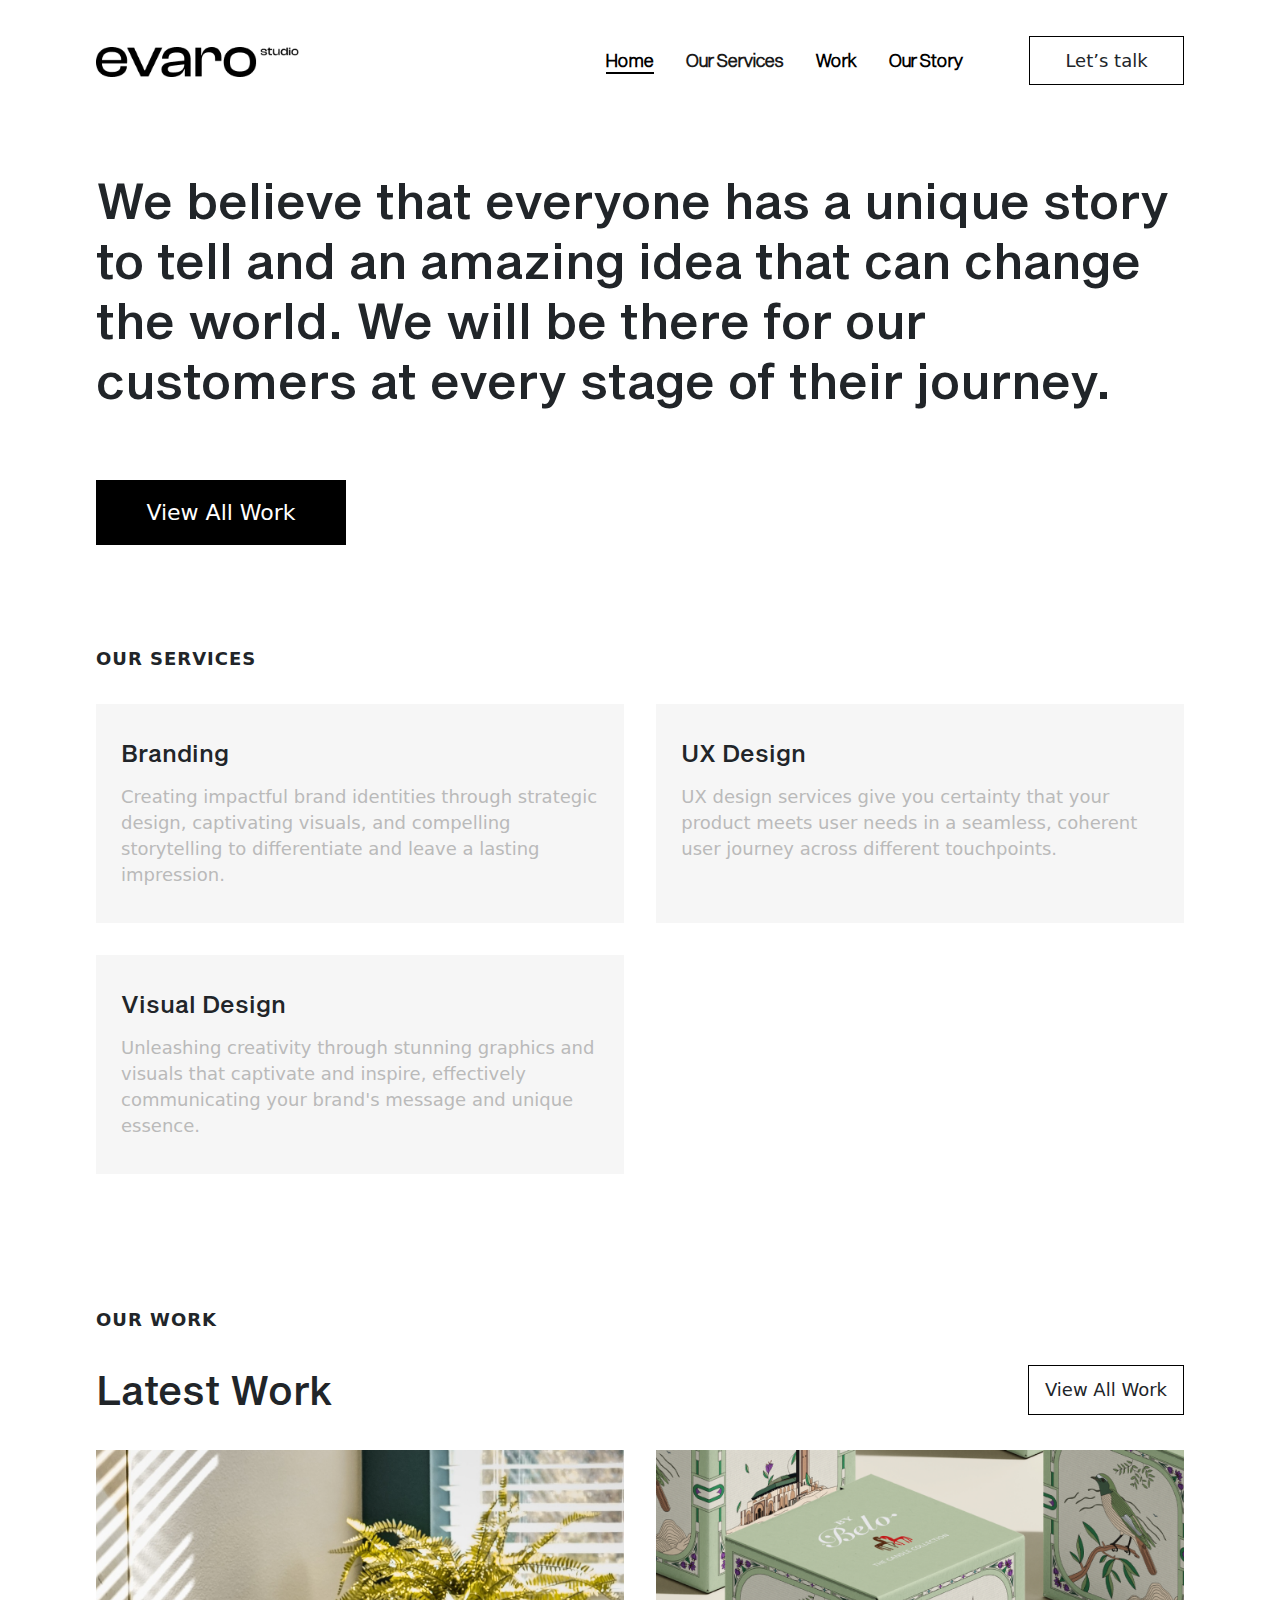
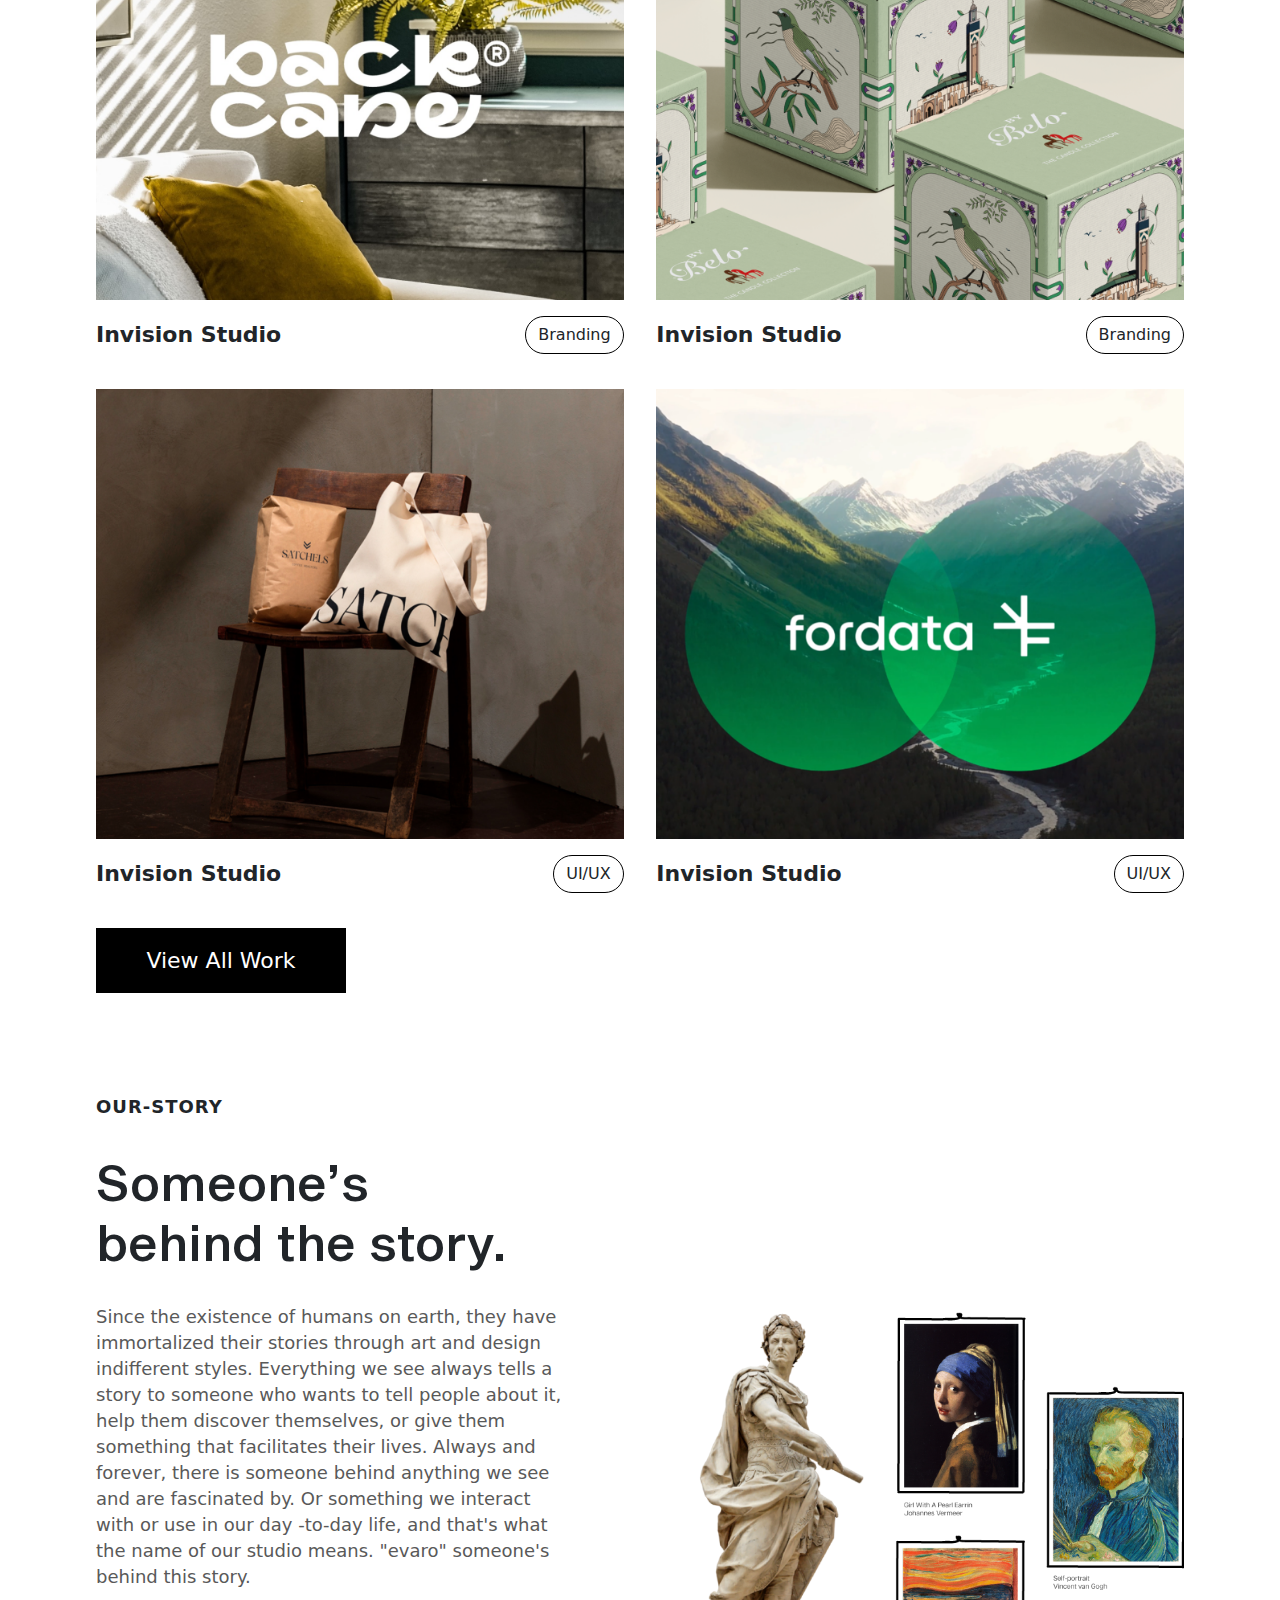
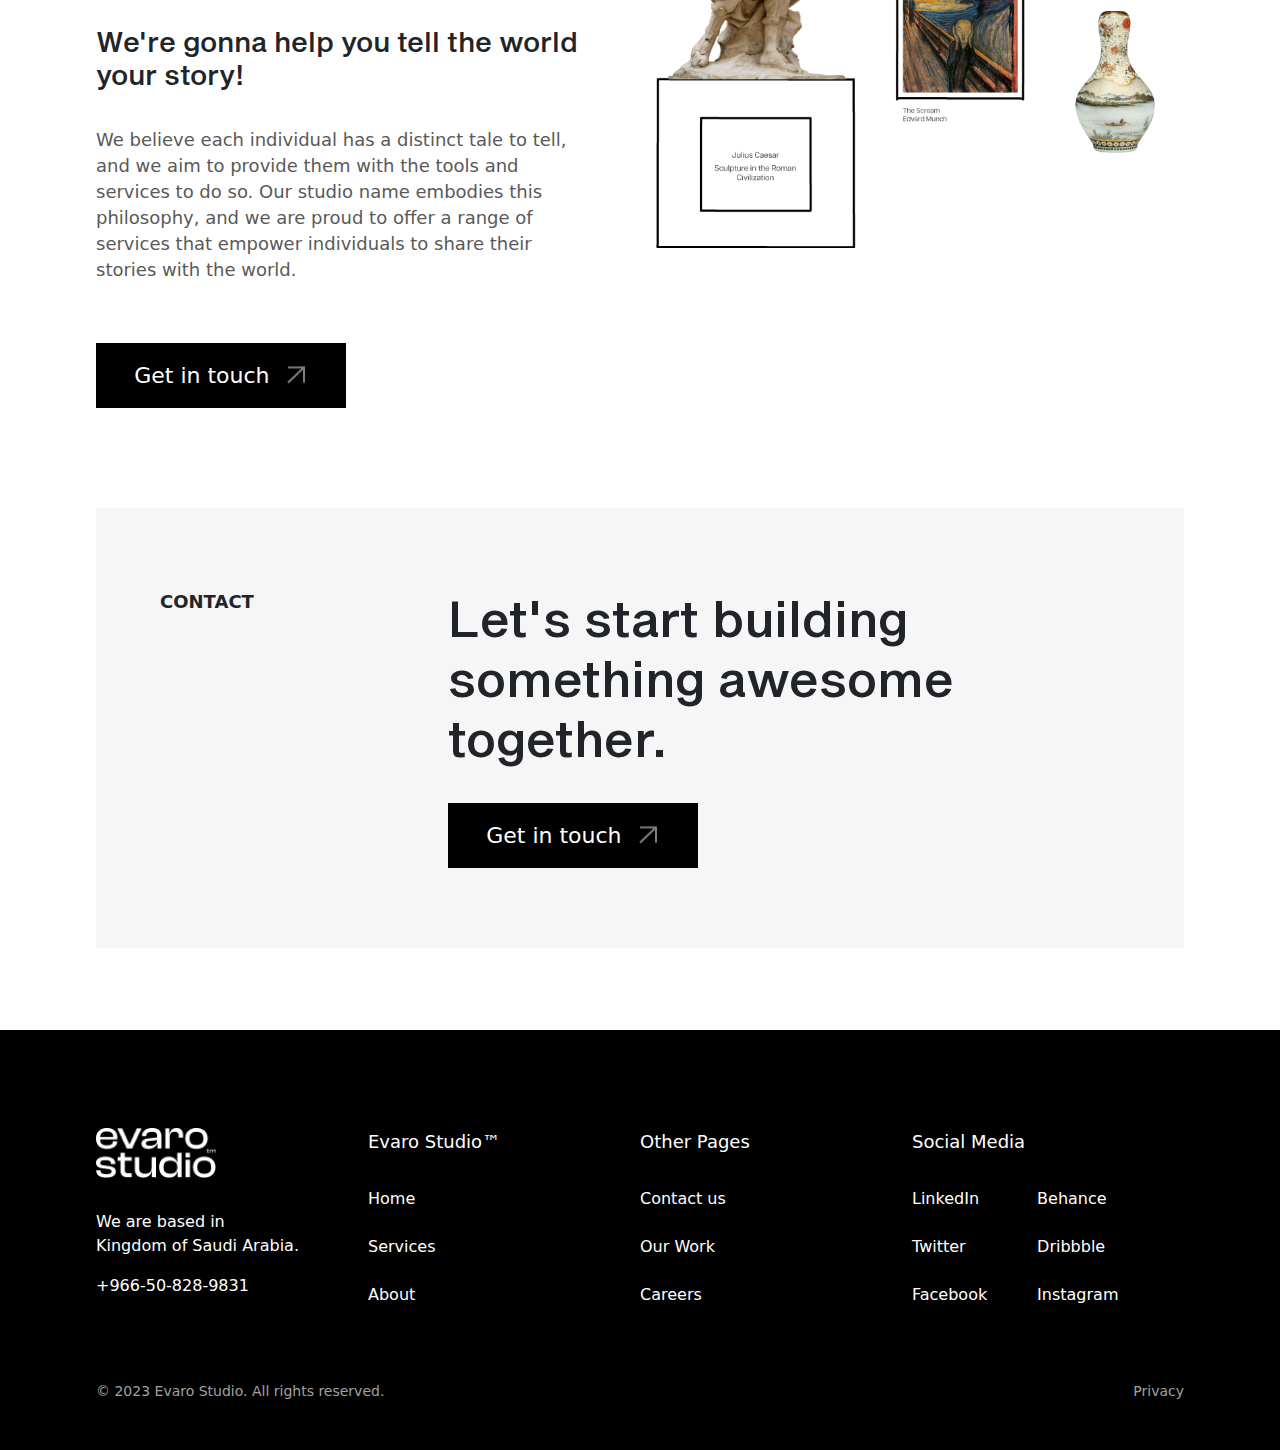
==== commit 92361209: "first commit" ====
--- a/index.html
+++ b/index.html
@@ -55,7 +55,7 @@
                   </a>
                 </li>
                 <li class="nav-item dropdown">
-                  <a class="nav-link dropdown-toggle p-0 font-20 black-text d-flex align-items-center" href="#"
+                  <a class="nav-link p-0 font-20 black-text d-flex align-items-center" href="#"
                     role="button" data-bs-toggle="dropdown" aria-expanded="false">
                     Our Services
                   </a>
@@ -67,7 +67,7 @@
                 </li>
                 <li class="nav-item font-20 position-relative display-none">
                   <a class="text-decoration-none" href="">
-                    Latest Work
+                    Work
                   </a>
                 </li>
 
--- a/css/style.css
+++ b/css/style.css
@@ -1,3 +1,4 @@
+// style.css
 * {
   padding: 0;
   margin: 0;
@@ -20,6 +21,11 @@
   src: url('../fonts/Sequel/Sequel Sans Book Head.ttf');
 }
 
+@font-face {
+  font-family: 'Sequel_light';
+  src: url('../fonts/Sequel/Sequel Sans Light Disp.ttf');
+}
+
 
 h1,
 h2,
@@ -82,7 +88,8 @@
 .nav-item a,
 header .btn-lets:is(:hover, :focus) {
   color: #000;
-  font-family: Sequel_medium;
+  font-family: Sequel_light;
+  font-weight: 600;
 }
 
 .btn-view-white,
@@ -99,7 +106,7 @@
 
 .nav-item a.active:before {
   content: '';
-  width: 80%;
+  width: 100%;
   height: 2px;
   display: block;
   position: absolute;
@@ -139,6 +146,7 @@
 /* Our Services */
 .sub-title {
   margin-bottom: 32px;
+  letter-spacing: 1px;
 }
 
 .card-service {
@@ -535,4 +543,13 @@
 
 .branding-section-ourWork {
   padding: 130px 0 80px 0;
+}
+
+.dropdown:hover>.dropdown-menu {
+  display: block;
+}
+
+.dropdown>.dropdown-toggle:active {
+  /*Without this, clicking will make it sticky*/
+    pointer-events: none;
 }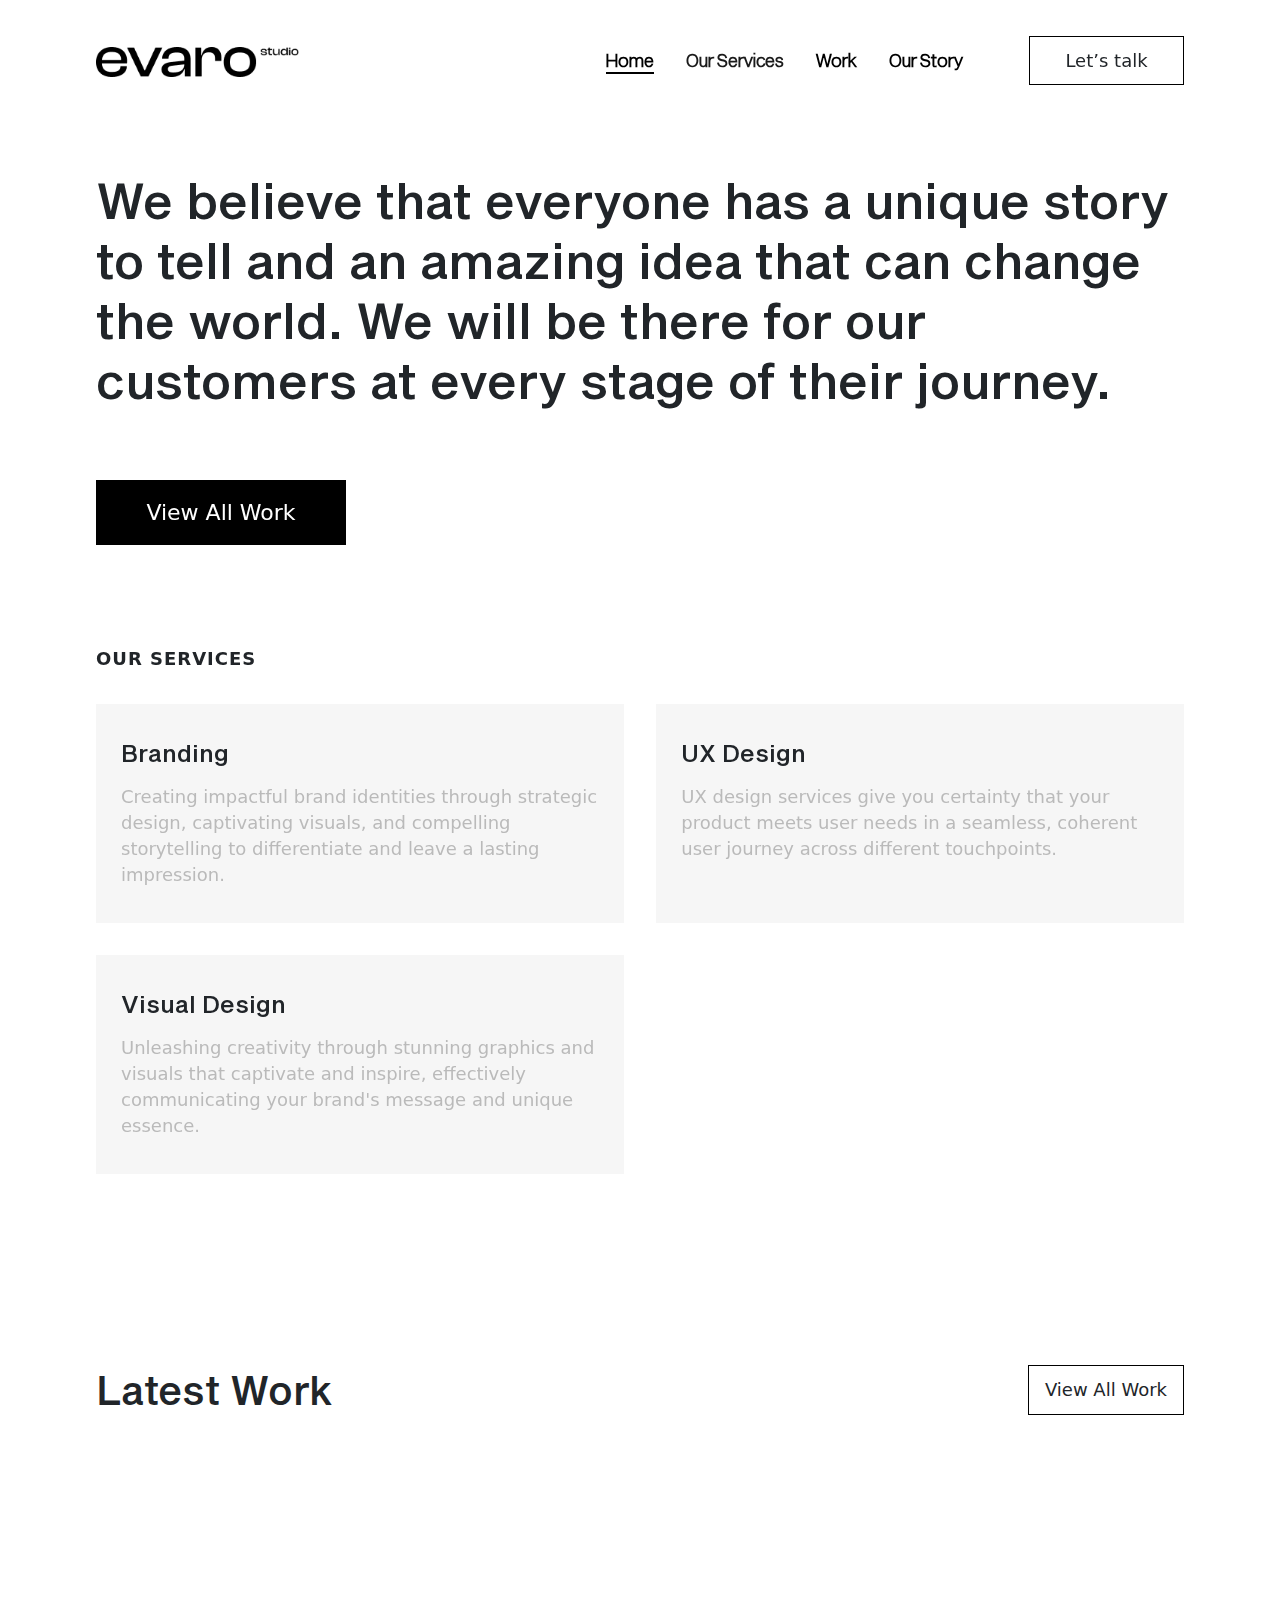
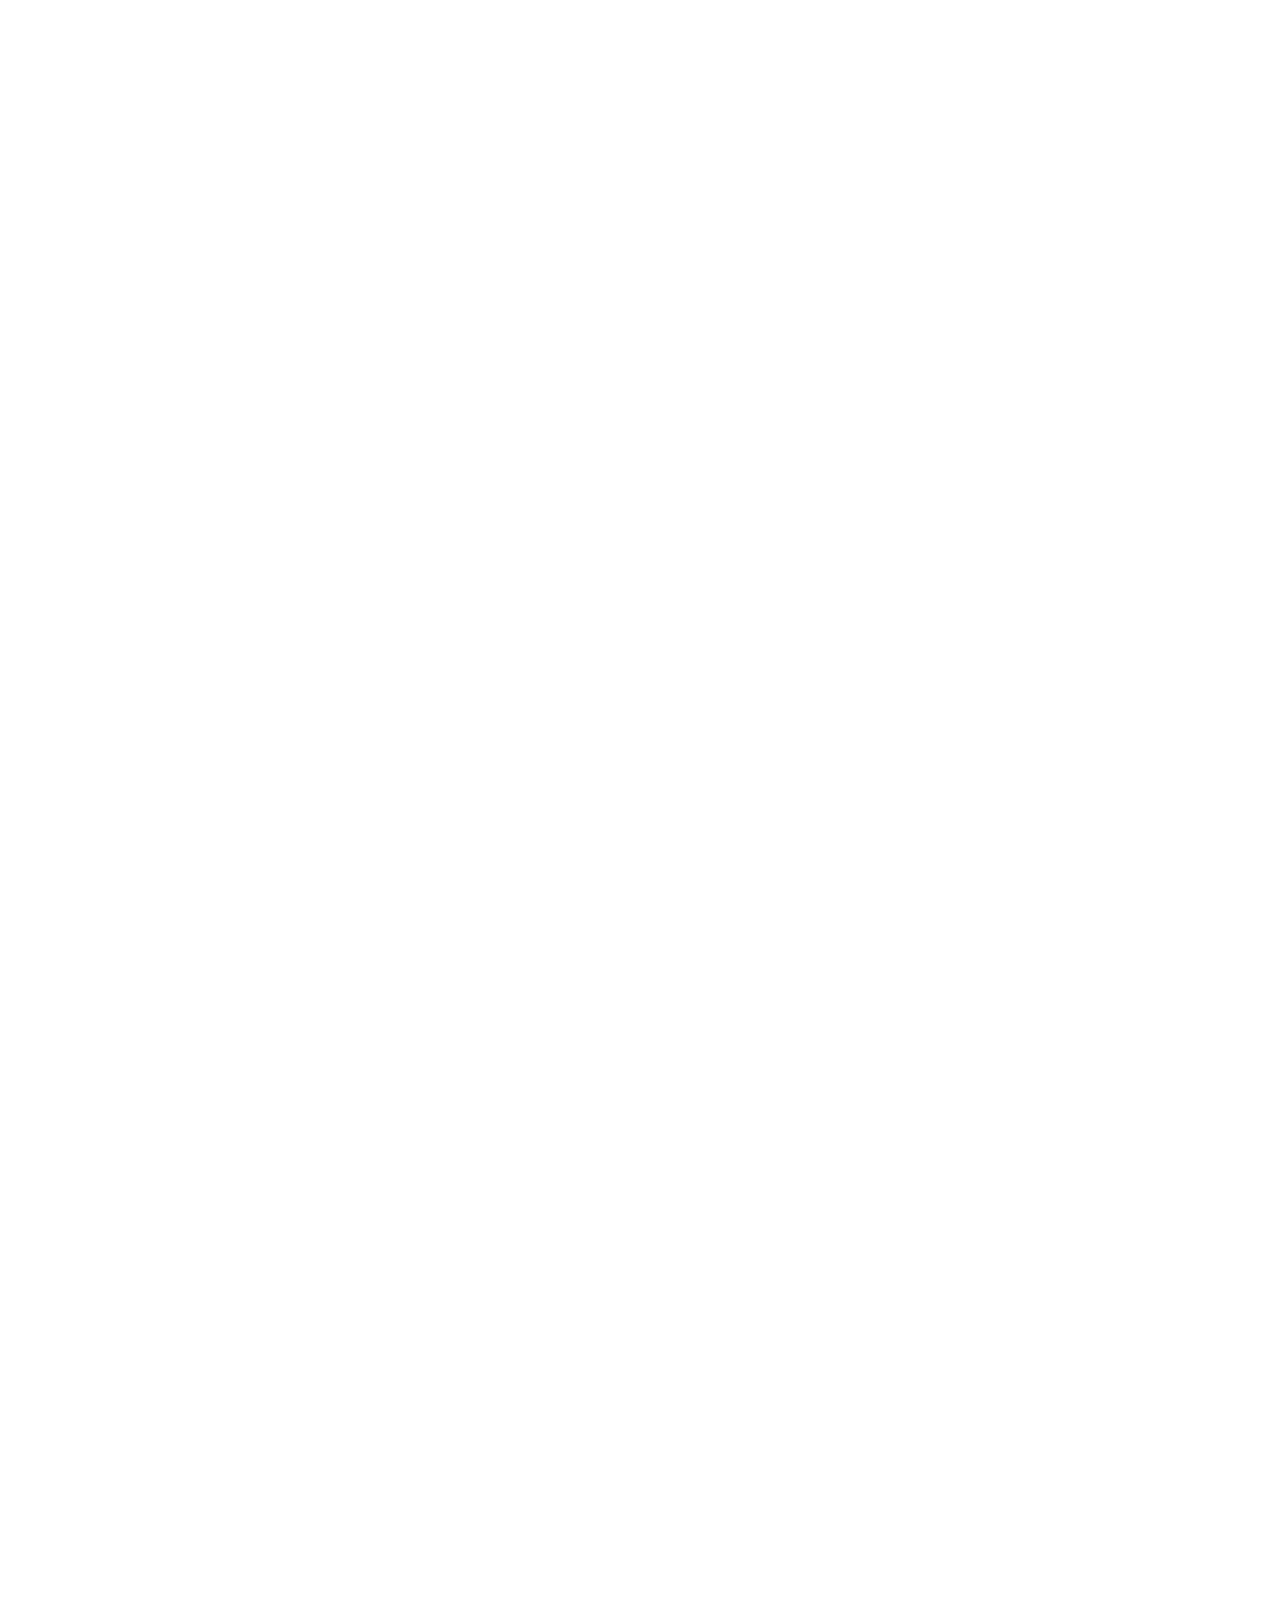
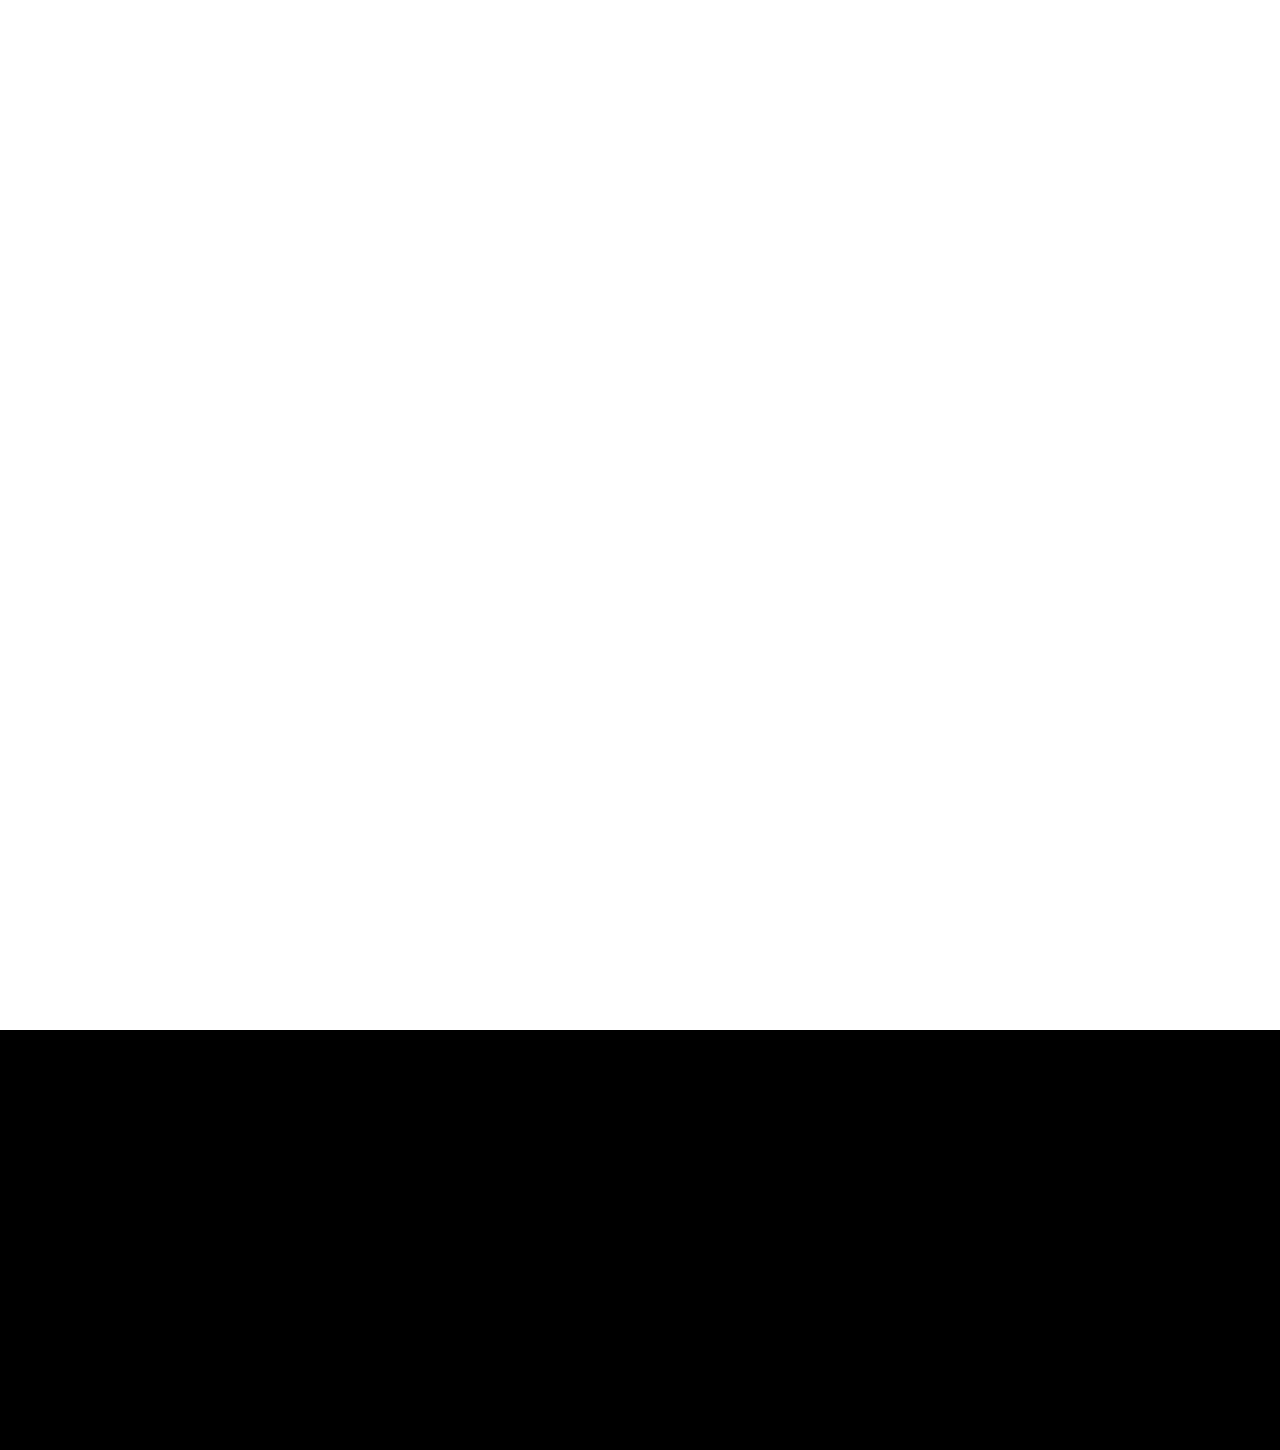
==== commit 66fd22e9: "rmove dropdown arro, add animation on the index page" ====
--- a/index.html
+++ b/index.html
@@ -17,6 +17,9 @@
   <link rel="stylesheet" href="./libs/bootstrap/bootstrap.min.css">
   <!-- end -->
 
+  <!-- animation -->
+  <link href="https://unpkg.com/aos@2.3.1/dist/aos.css" rel="stylesheet">
+
   <!-- custom -->
   <link rel="stylesheet" href="./css/style.css">
   <link rel="stylesheet" href="./css/customSpace.css">
@@ -29,8 +32,8 @@
 <body>
   <main>
     <!-- header -->
-    <header>
-      <div class="container h-100" data-aos="fade-down">
+    <header data-aos="fade-down">
+      <div class="container h-100">
         <nav class="navbar navbar-expand-lg h-100">
           <div class="container-fluid p-0">
             <a class="navbar-brand p-0" href="./index.html">
@@ -116,7 +119,7 @@
     <!-- end header -->
 
     <!-- hero section -->
-    <section class="hero-section py-60">
+    <section class="hero-section py-60" data-aos="fade-zoom-in" data-aos-easing="ease-in-back" data-aos-delay="50" data-aos-offset="0">
       <div class="container">
         <h1 class="line-height-80">We believe that everyone has a unique story to tell and an amazing idea that can
           change the world. We will
@@ -130,7 +133,7 @@
 
     <!-- Our Services -->
     <section class="our-services py-60">
-      <div class="container">
+      <div class="container" data-aos="fade-zoom-in" data-aos-easing="ease-in-back" data-aos-delay="50" data-aos-offset="0">
         <p class="font-18 fw-600 text-uppercase sub-title">Our Services</p>
         <div class="d-flex flex-wrap justify-content-between">
           <div class="card-service position-relative">
@@ -171,7 +174,7 @@
     <!-- Latest Work -->
     <section class="last-work py-60">
       <div class="container">
-        <p class="font-18 fw-600 text-uppercase sub-title">Our work</p>
+        <p class="font-18 fw-600 text-uppercase sub-title" data-aos="fade-zoom-in" data-aos-easing="ease-in-back" data-aos-delay="10" data-aos-offset="0">Our work</p>
         <div class="d-flex justify-content-between align-items-center mb-48 display-none">
           <h2 class="font-48 mb-0">Latest Work</h2>
           <a href="" class="btn font-20 text-decoration-none btn-view-white">
@@ -179,7 +182,7 @@
           </a>
         </div>
         <div class="d-flex justify-content-between flex-wrap">
-          <div class="card-image mb-48">
+          <div class="card-image mb-48"  data-aos="fade-up">
             <div class="container-img">
               <img src="./images/Image Wrapper.png" alt="Image Wrapper" class="object-cover">
             </div>
@@ -188,7 +191,7 @@
               <span class="font-16 tag">Branding</span>
             </div>
           </div>
-          <div class="card-image mb-48">
+          <div class="card-image mb-48" data-aos="fade-down">
             <div class="container-img">
               <img src="./images/Image Wrapper (6).png" alt="Image Wrapper" class="object-cover">
             </div>
@@ -197,7 +200,7 @@
               <span class="font-16 tag">Branding</span>
             </div>
           </div>
-          <div class="card-image mb-48">
+          <div class="card-image mb-48" data-aos="fade-up">
             <div class="container-img">
               <img src="./images/Image Wrapper (1).png" alt="Image Wrapper" class="object-cover">
             </div>
@@ -206,7 +209,7 @@
               <span class="font-16 tag">UI/UX</span>
             </div>
           </div>
-          <div class="card-image mb-48">
+          <div class="card-image mb-48" data-aos="fade-down">
             <div class="container-img">
               <img src="./images/Image Wrapper (2).png" alt="Image Wrapper" class="object-cover">
             </div>
@@ -215,7 +218,7 @@
               <span class="font-16 tag">UI/UX</span>
             </div>
           </div>
-          <a href="" class="btn-view-black font-24 text-decoration-none text-white btn-block">
+          <a href="" class="btn-view-black font-24 text-decoration-none text-white btn-block" data-aos="fade-right">
             View All Work
           </a>
         </div>
@@ -225,7 +228,7 @@
 
     <!-- Our Story -->
     <section class="our-story py-60">
-      <div class="container">
+      <div class="container" data-aos="fade-zoom-in" data-aos-easing="ease-in-back" data-aos-delay="50" data-aos-offset="0">
         <p class="font-18 fw-600 text-uppercase sub-title">our-story</p>
         <div class="d-flex justify-content-between flex-wrap">
           <div class="inner-box">
@@ -261,7 +264,7 @@
 
     <!-- contact -->
     <section class="contact py-60 mb-60">
-      <div class="container">
+      <div class="container" data-aos="fade-zoom-in" data-aos-easing="ease-in-back" data-aos-delay="50" data-aos-offset="0">
         <p class="font-18 text-uppercase">Contact</p>
         <div class="contact-content">
           <h2 class="font-76 mb-48 line-height-80">Let's start building something awesome together.</h2>
@@ -279,7 +282,7 @@
     <footer class="footer bg-black py-48">
       <div class="container">
         <div class="py-60 d-flex flex-wrap justify-content-between">
-          <div class="footer-card">
+          <div class="footer-card" data-aos="fade-zoom-in" data-aos-easing="ease-in-back" data-aos-delay="50" data-aos-offset="0">
             <div class="logo mb-32">
               <img src="./images/Logo.png" alt="logo" class="object-contain">
             </div>
@@ -289,7 +292,7 @@
             </p>
             <p class="font-16 text-white">+966-50-828-9831</p>
           </div>
-          <div class="footer-card display-none">
+          <div class="footer-card display-none" data-aos="fade-zoom-in" data-aos-easing="ease-in-back" data-aos-delay="50" data-aos-offset="0">
             <ul class="list-unstyled">
               <li class="text-white font-20 mb-32">Evaro Studio™</li>
               <li class="text-white font-16 mb-24">
@@ -303,7 +306,7 @@
               </li>
             </ul>
           </div>
-          <div class="footer-card display-none">
+          <div class="footer-card display-none" data-aos="fade-zoom-in" data-aos-easing="ease-in-back" data-aos-delay="50" data-aos-offset="0">
             <ul class="list-unstyled">
               <li class="text-white font-20 mb-32">Other Pages</li>
               <li class="text-white font-16 mb-24">
@@ -317,7 +320,7 @@
               </li>
             </ul>
           </div>
-          <div class="footer-card">
+          <div class="footer-card" data-aos="fade-zoom-in" data-aos-easing="ease-in-back" data-aos-delay="50" data-aos-offset="0">
             <ul class="list-unstyled social-media">
               <li class="text-white font-20 mb-32">Social Media</li>
               <li class="text-white font-16 mb-24">
@@ -335,7 +338,7 @@
             </ul>
           </div>
         </div>
-        <div class="d-flex justify-content-between align-items-center flex-wrap">
+        <div class="d-flex justify-content-between align-items-center flex-wrap" data-aos="fade-zoom-in" data-aos-easing="ease-in-back" data-aos-delay="50" data-aos-offset="0">
           <p class="mb-0 font-14 gray-text-light">© 2023 Evaro Studio. All rights reserved.</p>
           <a href="" class="font-14 text-decoration-none gray-text-light">Privacy</a>
         </div>
@@ -344,6 +347,35 @@
     <!-- end footer -->
 
   </main>
+  
+  <!-- animation -->
+  <script src="https://unpkg.com/aos@next/dist/aos.js"></script>
+  <script>
+    // You can also pass an optional settings object
+    // below listed default settings
+    AOS.init({
+      // Global settings:
+      disable: false, // accepts following values: 'phone', 'tablet', 'mobile', boolean, expression or function
+      startEvent: 'DOMContentLoaded', // name of the event dispatched on the document, that AOS should initialize on
+      initClassName: 'aos-init', // class applied after initialization
+      animatedClassName: 'aos-animate', // class applied on animation
+      useClassNames: false, // if true, will add content of `data-aos` as classes on scroll
+      disableMutationObserver: false, // disables automatic mutations' detections (advanced)
+      debounceDelay: 50, // the delay on debounce used while resizing window (advanced)
+      throttleDelay: 99, // the delay on throttle used while scrolling the page (advanced)
+
+
+      // Settings that can be overridden on per-element basis, by `data-aos-*` attributes:
+      offset: 120, // offset (in px) from the original trigger point
+      delay: 0, // values from 0 to 3000, with step 50ms
+      duration: 700, // values from 0 to 3000, with step 50ms
+      easing: 'ease', // default easing for AOS animations
+      once: true, // whether animation should happen only once - while scrolling down
+      mirror: false, // whether elements should animate out while scrolling past them
+      anchorPlacement: 'top-bottom', // defines which position of the element regarding to window should trigger the animation
+
+    });
+  </script>
 
 
   <!-- bootstrap -->
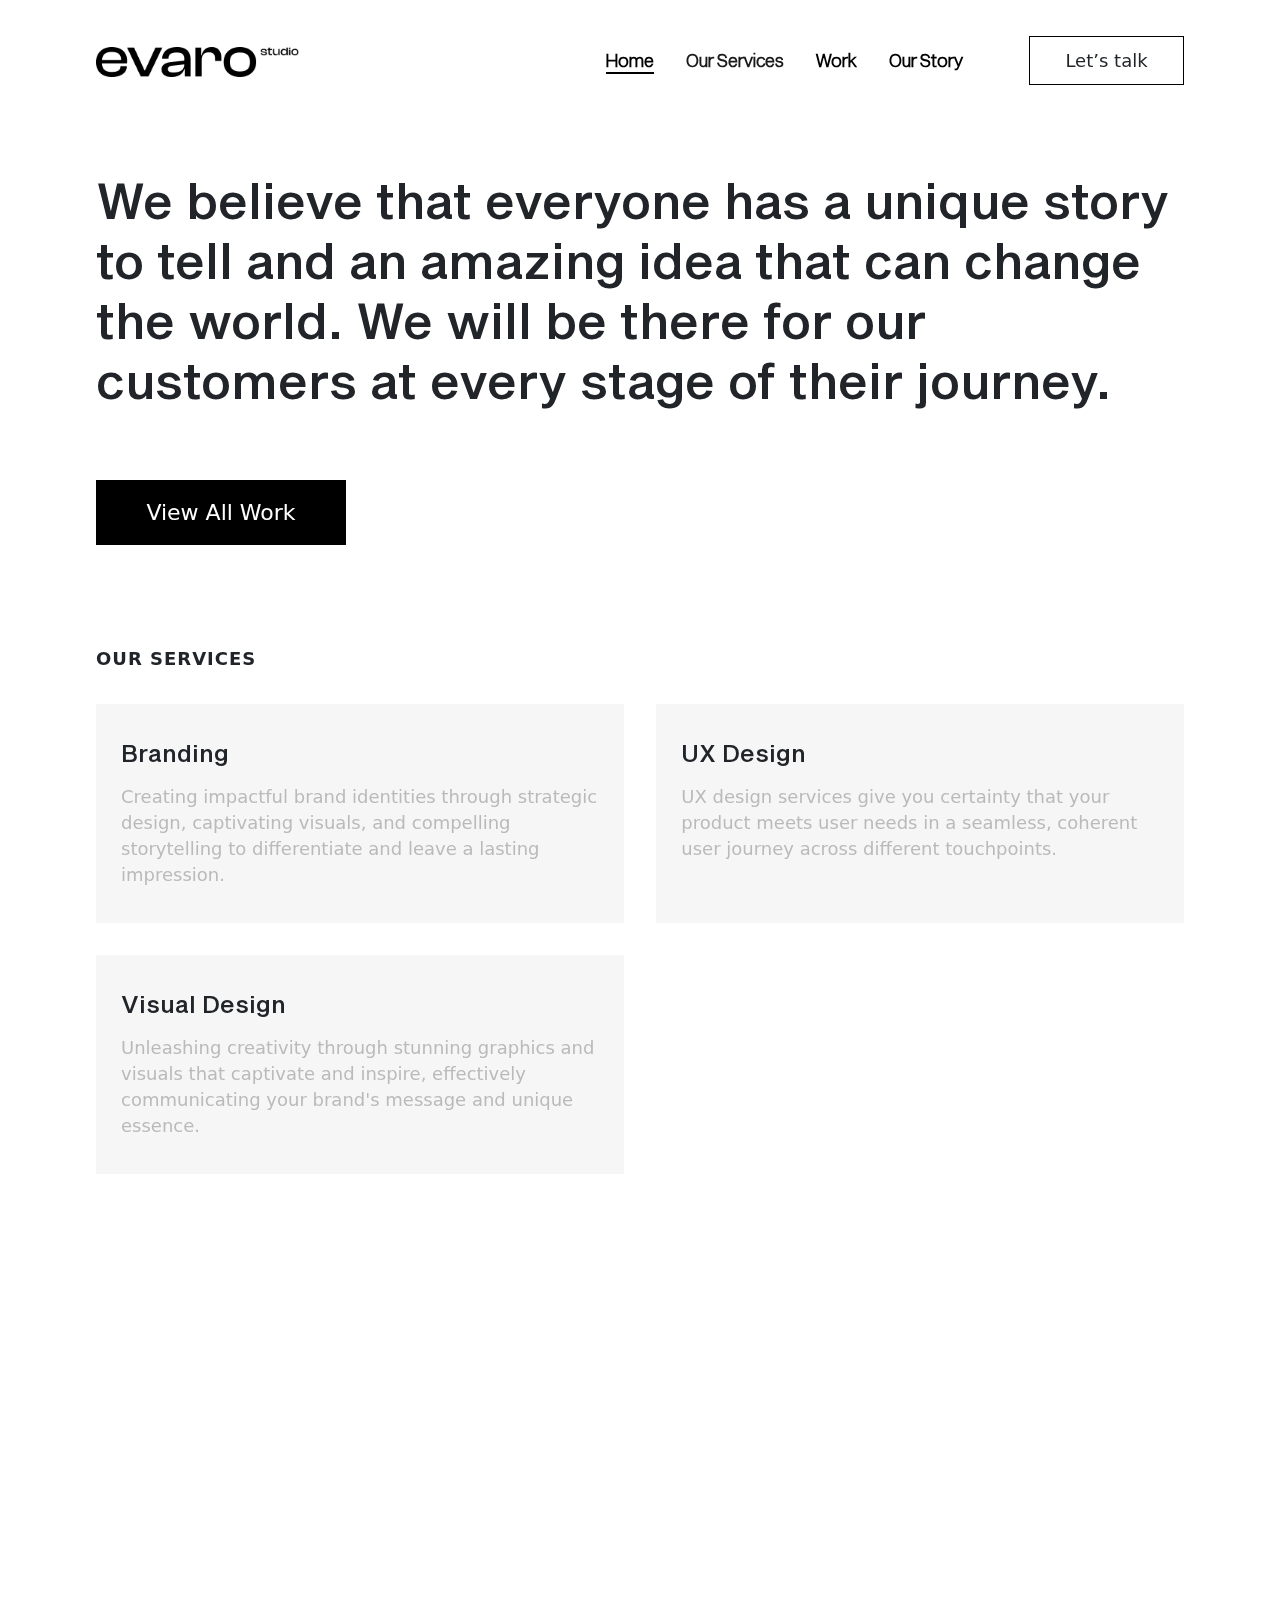
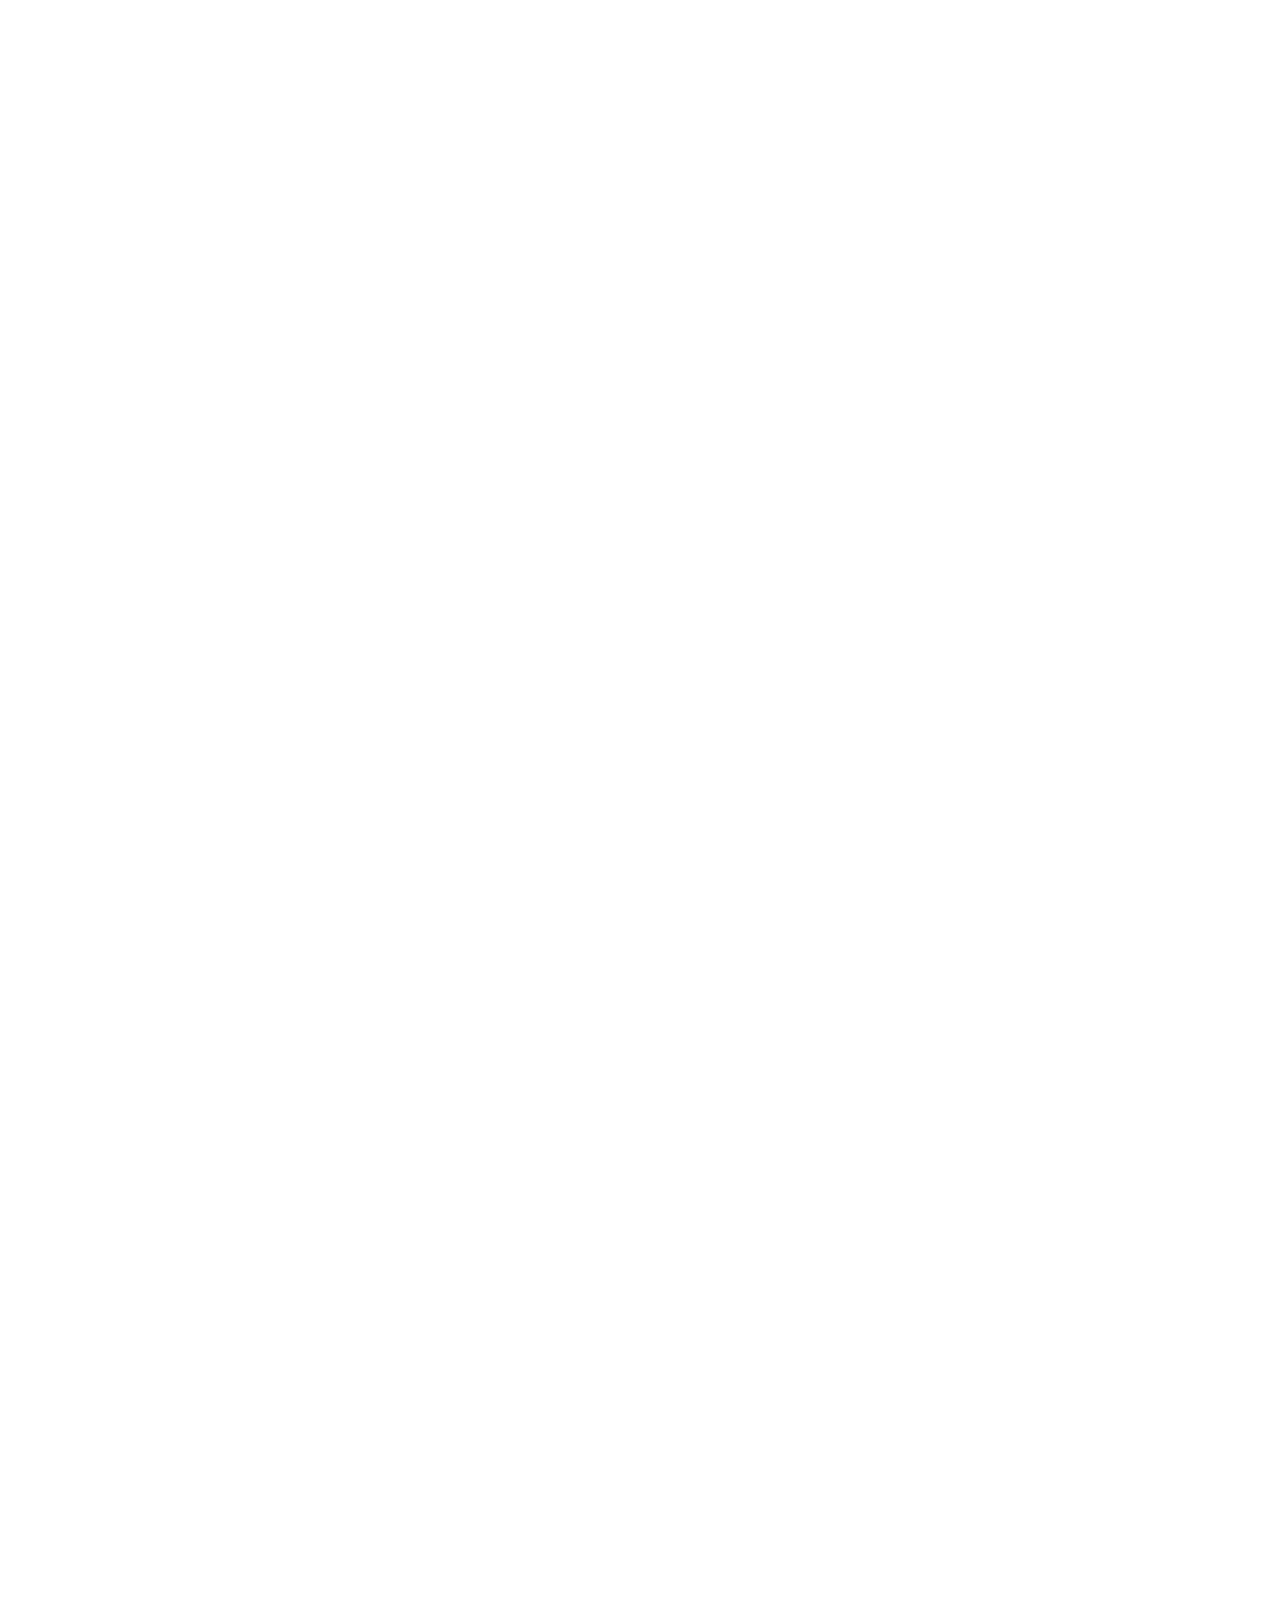
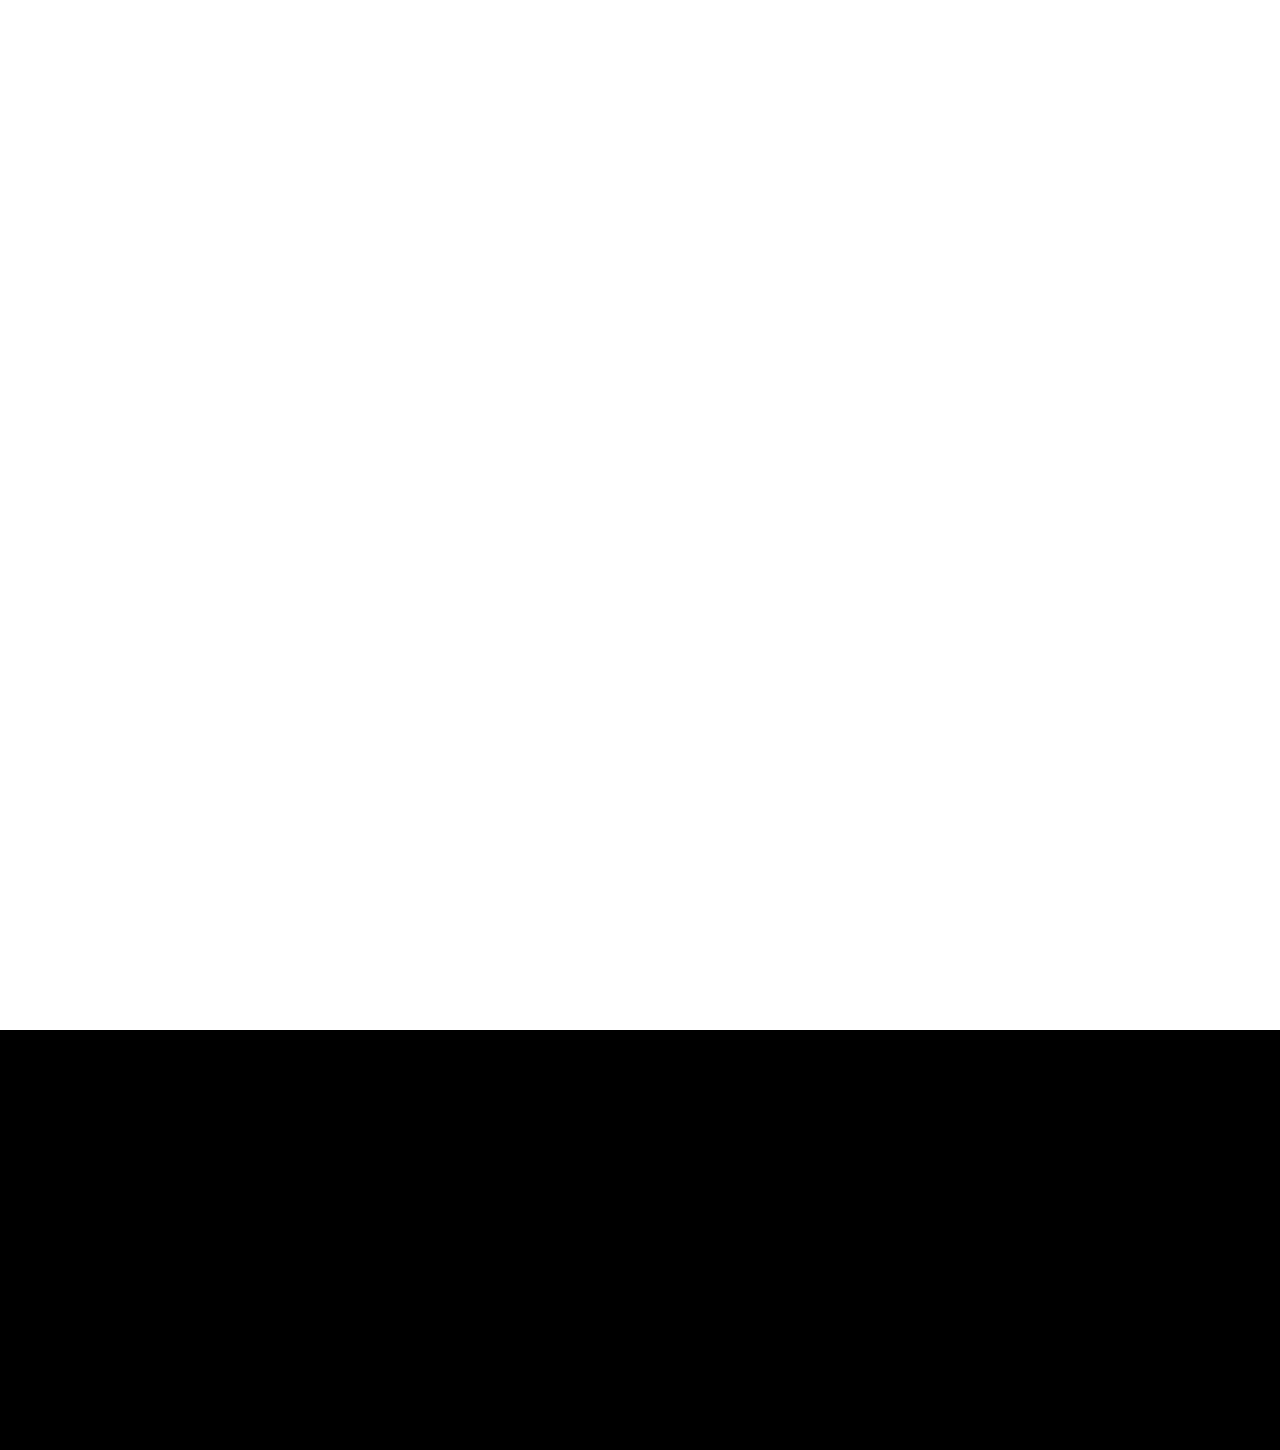
==== commit f75ae150: "add animation to all pages" ====
--- a/index.html
+++ b/index.html
@@ -174,15 +174,16 @@
     <!-- Latest Work -->
     <section class="last-work py-60">
       <div class="container">
-        <p class="font-18 fw-600 text-uppercase sub-title" data-aos="fade-zoom-in" data-aos-easing="ease-in-back" data-aos-delay="10" data-aos-offset="0">Our work</p>
-        <div class="d-flex justify-content-between align-items-center mb-48 display-none">
+        <div class="display-none" data-aos="fade-zoom-in" data-aos-easing="ease-in-back" data-aos-delay="50" data-aos-offset="0"></div>
+        <p class="font-18 fw-600 text-uppercase sub-title" data-aos="fade-zoom-in" data-aos-easing="ease-in-back" data-aos-delay="50" data-aos-offset="0">Our work</p>
+        <div class="d-flex justify-content-between align-items-center mb-48 display-none"  data-aos="fade-zoom-in" data-aos-easing="ease-in-back" data-aos-delay="50" data-aos-offset="0">
           <h2 class="font-48 mb-0">Latest Work</h2>
           <a href="" class="btn font-20 text-decoration-none btn-view-white">
             View All Work
           </a>
         </div>
         <div class="d-flex justify-content-between flex-wrap">
-          <div class="card-image mb-48"  data-aos="fade-up">
+          <div class="card-image mb-48" data-aos="fade-up">
             <div class="container-img">
               <img src="./images/Image Wrapper.png" alt="Image Wrapper" class="object-cover">
             </div>
